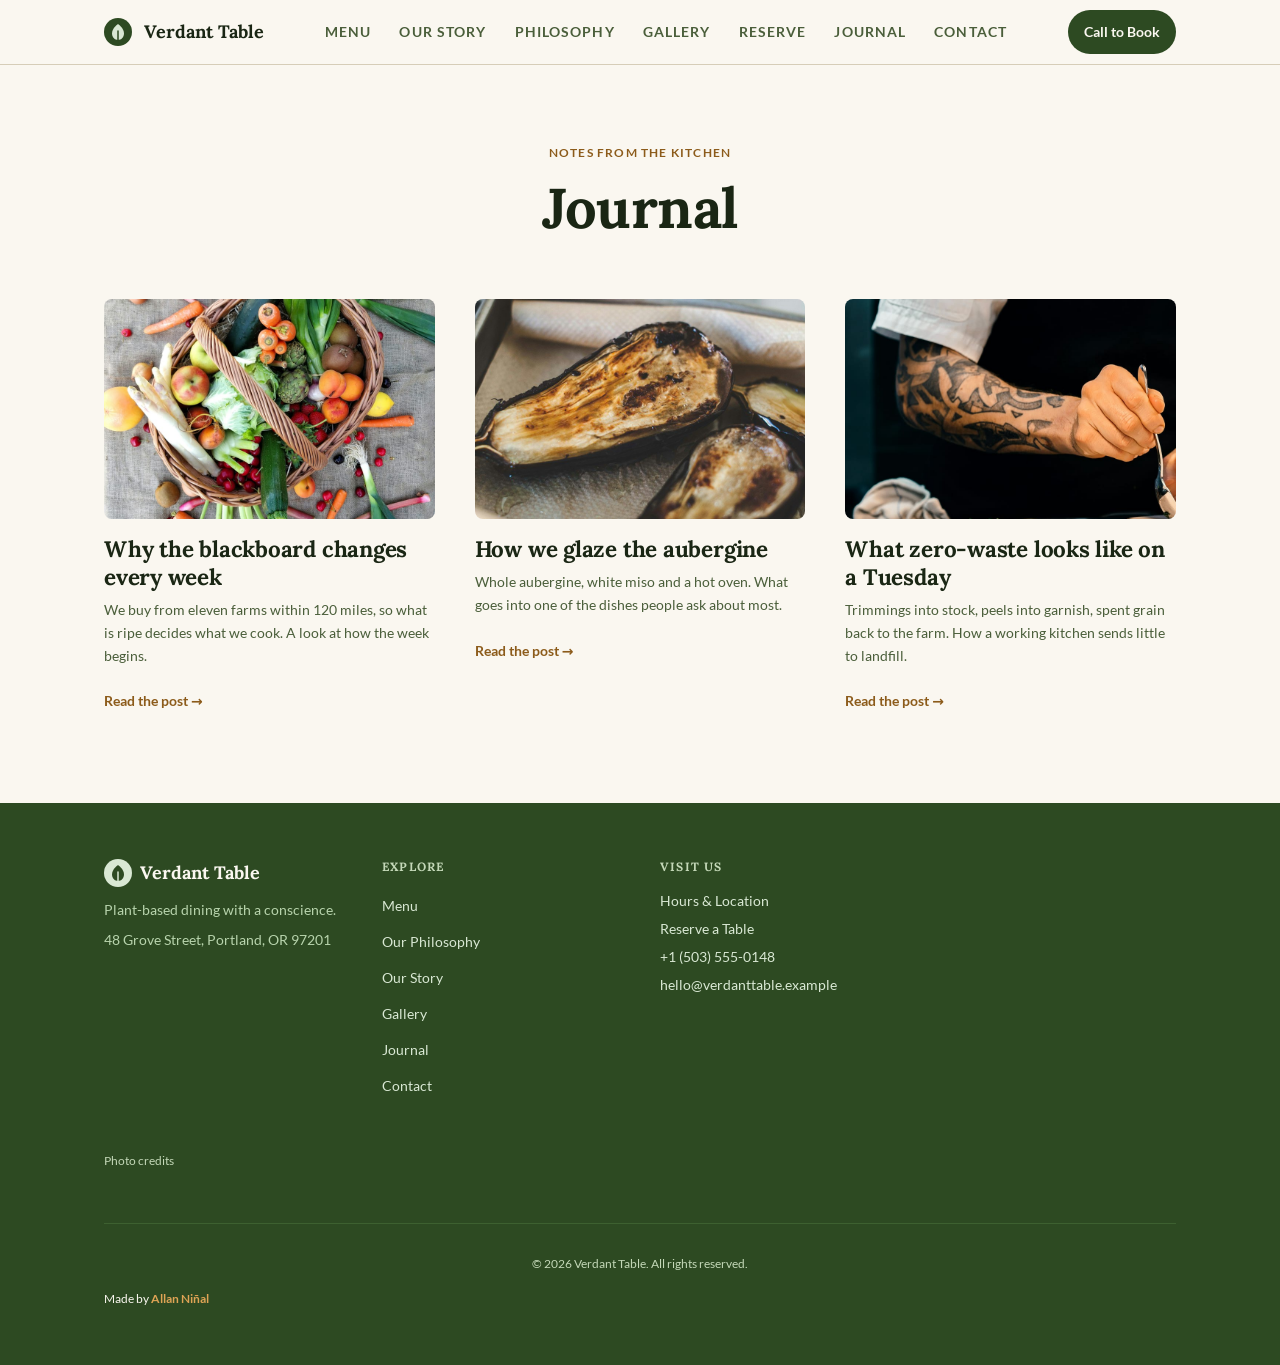
==== journal/index.html @ d4232ae0 "Sprig HTML edition 1.0.0 Co-Authored-By: Claude Sonnet 5.5 <noreply@anthropic.com> Claude-Session: h" ====
<!DOCTYPE html><html lang="en" class="scroll-smooth"> <head><meta charset="utf-8"><meta name="viewport" content="width=device-width, initial-scale=1, viewport-fit=cover"><meta name="theme-color" content="#2D4A22"><title>Journal — Verdant Table</title><meta name="description" content="Notes from the kitchen at Verdant Table: the weekly blackboard, the miso glaze and a zero-waste kitchen."><link rel="canonical" href="https://example.com/journal/"><meta name="robots" content="index, follow"><meta name="author" content="Verdant Table"><!-- Open Graph --><meta property="og:title" content="Journal — Verdant Table"><meta property="og:description" content="Notes from the kitchen at Verdant Table: the weekly blackboard, the miso glaze and a zero-waste kitchen."><meta property="og:url" content="https://example.com/journal/"><meta property="og:type" content="restaurant.restaurant"><meta property="og:site_name" content="Verdant Table"><meta property="og:locale" content="en_US"><meta property="og:image" content="https://example.com/og-image.png"><meta property="og:image:type" content="image/png"><meta property="og:image:width" content="1200"><meta property="og:image:height" content="630"><meta property="og:image:alt" content="Verdant Table — Plant-Based Restaurant, Portland OR"><!-- Twitter / X --><meta name="twitter:card" content="summary_large_image"><meta name="twitter:title" content="Journal — Verdant Table"><meta name="twitter:description" content="Notes from the kitchen at Verdant Table: the weekly blackboard, the miso glaze and a zero-waste kitchen."><meta name="twitter:image" content="https://example.com/og-image.png"><link rel="icon" href="../favicon.svg" type="image/svg+xml"><link rel="apple-touch-icon" href="../favicon.svg"><script type="application/ld+json">{"@context":"https://schema.org","@type":"BreadcrumbList","itemListElement":[{"@type":"ListItem","position":1,"name":"Home","item":"https://example.com/"},{"@type":"ListItem","position":2,"name":"Journal","item":"https://example.com/journal/"}]}</script><link rel="stylesheet" href="../assets/index.CVG3BW8h.css"></head> <body class="min-h-screen flex flex-col antialiased"> <a href="#main-content" class="sr-only focus:not-sr-only focus:fixed focus:top-4 focus:left-4 focus:z-[100] btn-primary">
Skip to main content
</a> <header class="sticky top-0 z-50" style="background-color: var(--color-bg); border-bottom: 1px solid var(--color-border);" data-astro-cid-ctg3m53h> <div class="container-x" data-astro-cid-ctg3m53h> <div class="flex h-16 items-center justify-between" data-astro-cid-ctg3m53h> <!-- Logo / Brand --> <a href="../index.html" class="flex items-center gap-3 font-display font-bold text-lg" style="color: var(--color-text); min-height: 44px;" data-astro-cid-ctg3m53h> <svg width="28" height="28" viewBox="0 0 28 28" fill="none" aria-hidden="true" xmlns="http://www.w3.org/2000/svg" data-astro-cid-ctg3m53h> <circle cx="14" cy="14" r="14" fill="#2D4A22" data-astro-cid-ctg3m53h></circle> <path d="M14 6C14 6 8 10 8 15.5C8 19.09 10.69 22 14 22C17.31 22 20 19.09 20 15.5C20 10 14 6 14 6Z" fill="#D9E8D4" data-astro-cid-ctg3m53h></path> <path d="M14 22V13" stroke="#2D4A22" stroke-width="1.5" stroke-linecap="round" data-astro-cid-ctg3m53h></path> </svg> <span data-astro-cid-ctg3m53h>Verdant Table</span> </a> <!-- Desktop nav links --> <nav class="hidden lg:flex items-center gap-1" aria-label="Main navigation" data-astro-cid-ctg3m53h> <a href="../menu/index.html" class="nav-link px-3" data-astro-cid-ctg3m53h>Menu</a><a href="../index.html#story" class="nav-link px-3" data-astro-cid-ctg3m53h>Our Story</a><a href="../index.html#philosophy" class="nav-link px-3" data-astro-cid-ctg3m53h>Philosophy</a><a href="../index.html#gallery" class="nav-link px-3" data-astro-cid-ctg3m53h>Gallery</a><a href="../index.html#reservations" class="nav-link px-3" data-astro-cid-ctg3m53h>Reserve</a><a href="./index.html" class="nav-link px-3" data-astro-cid-ctg3m53h>Journal</a><a href="../contact/index.html" class="nav-link px-3" data-astro-cid-ctg3m53h>Contact</a> </nav> <div class="flex items-center gap-2" data-astro-cid-ctg3m53h> <a href="tel:+15035550148" class="btn-primary text-sm" style="padding-left: 1rem; padding-right: 1rem;" data-astro-cid-ctg3m53h>Call to Book</a> <!-- Phone menu: works without JavaScript --> <details class="mobile-menu lg:hidden" data-astro-cid-ctg3m53h> <summary aria-label="Menu" data-astro-cid-ctg3m53h>Menu</summary> <nav aria-label="Mobile navigation" data-astro-cid-ctg3m53h> <a href="../menu/index.html" data-astro-cid-ctg3m53h>Menu</a><a href="../index.html#story" data-astro-cid-ctg3m53h>Our Story</a><a href="../index.html#philosophy" data-astro-cid-ctg3m53h>Philosophy</a><a href="../index.html#gallery" data-astro-cid-ctg3m53h>Gallery</a><a href="../index.html#reservations" data-astro-cid-ctg3m53h>Reserve</a><a href="./index.html" data-astro-cid-ctg3m53h>Journal</a><a href="../contact/index.html" data-astro-cid-ctg3m53h>Contact</a> </nav> </details> </div> </div> </div> </header>  <main id="main-content" class="flex-1">  <section class="container-x py-20" aria-labelledby="journal-heading"> <div class="text-center max-w-xl mx-auto mb-14"> <p class="eyebrow mb-3">Notes from the kitchen</p> <h1 id="journal-heading" class="font-display font-bold" style="font-size: clamp(2.25rem, 5vw, 3.5rem); color: var(--color-text);">Journal</h1> </div> <div class="grid gap-10 md:grid-cols-3"> <article> <a href="./why-the-blackboard-changes/index.html" style="text-decoration: none; color: inherit; display: block;"> <img src="../images/gallery/harvest.jpg" alt="A wicker basket of vegetables and fruit on burlap" width="900" height="600" loading="lazy" decoding="async" class="w-full object-cover rounded-lg" style="height: 220px;"> <h2 class="font-display font-bold mt-4" style="font-size: 1.4rem; color: var(--color-text);">Why the blackboard changes every week</h2> </a> <p class="mt-2 text-sm leading-relaxed" style="color: var(--color-text-muted);">We buy from eleven farms within 120 miles, so what is ripe decides what we cook. A look at how the week begins.</p> <a href="./why-the-blackboard-changes/index.html" class="inline-flex items-center mt-3 text-sm font-semibold" style="color: var(--color-accent); min-height: 44px;">Read the post<span class="sr-only">: Why the blackboard changes every week</span>&nbsp;&rarr;</a> </article><article> <a href="./how-we-glaze-the-aubergine/index.html" style="text-decoration: none; color: inherit; display: block;"> <img src="../images/gallery/aubergine.jpg" alt="Roasted aubergine halves, charred on a tray" width="900" height="600" loading="lazy" decoding="async" class="w-full object-cover rounded-lg" style="height: 220px;"> <h2 class="font-display font-bold mt-4" style="font-size: 1.4rem; color: var(--color-text);">How we glaze the aubergine</h2> </a> <p class="mt-2 text-sm leading-relaxed" style="color: var(--color-text-muted);">Whole aubergine, white miso and a hot oven. What goes into one of the dishes people ask about most.</p> <a href="./how-we-glaze-the-aubergine/index.html" class="inline-flex items-center mt-3 text-sm font-semibold" style="color: var(--color-accent); min-height: 44px;">Read the post<span class="sr-only">: How we glaze the aubergine</span>&nbsp;&rarr;</a> </article><article> <a href="./what-zero-waste-looks-like/index.html" style="text-decoration: none; color: inherit; display: block;"> <img src="../images/gallery/kitchen.jpg" alt="A tattooed chef’s arm plating a dish with a spoon" width="900" height="600" loading="lazy" decoding="async" class="w-full object-cover rounded-lg" style="height: 220px;"> <h2 class="font-display font-bold mt-4" style="font-size: 1.4rem; color: var(--color-text);">What zero-waste looks like on a Tuesday</h2> </a> <p class="mt-2 text-sm leading-relaxed" style="color: var(--color-text-muted);">Trimmings into stock, peels into garnish, spent grain back to the farm. How a working kitchen sends little to landfill.</p> <a href="./what-zero-waste-looks-like/index.html" class="inline-flex items-center mt-3 text-sm font-semibold" style="color: var(--color-accent); min-height: 44px;">Read the post<span class="sr-only">: What zero-waste looks like on a Tuesday</span>&nbsp;&rarr;</a> </article> </div> </section>  </main> <footer style="background-color: #2D4A22; color: #FAF7F0;" data-astro-cid-gcn2mc3v> <div class="container-x py-14" data-astro-cid-gcn2mc3v> <div class="grid gap-10 sm:grid-cols-2 lg:grid-cols-4" data-astro-cid-gcn2mc3v> <!-- Brand block --> <div class="sm:col-span-2 lg:col-span-1" data-astro-cid-gcn2mc3v> <div class="flex items-center gap-2 mb-3" data-astro-cid-gcn2mc3v> <svg width="28" height="28" viewBox="0 0 28 28" fill="none" aria-hidden="true" xmlns="http://www.w3.org/2000/svg" data-astro-cid-gcn2mc3v> <circle cx="14" cy="14" r="14" fill="#D9E8D4" data-astro-cid-gcn2mc3v></circle> <path d="M14 6C14 6 8 10 8 15.5C8 19.09 10.69 22 14 22C17.31 22 20 19.09 20 15.5C20 10 14 6 14 6Z" fill="#2D4A22" data-astro-cid-gcn2mc3v></path> <path d="M14 22V13" stroke="#D9E8D4" stroke-width="1.5" stroke-linecap="round" data-astro-cid-gcn2mc3v></path> </svg> <span class="font-display font-bold text-lg" style="color: #FAF7F0;" data-astro-cid-gcn2mc3v>Verdant Table</span> </div> <p class="text-sm leading-relaxed" style="color: #B8D4AD;" data-astro-cid-gcn2mc3v>Plant-based dining with a conscience.</p> <p class="text-sm mt-2" style="color: #B8D4AD;" data-astro-cid-gcn2mc3v>48 Grove Street, Portland, OR 97201</p> </div> <!-- Navigation --> <nav aria-label="Footer navigation" data-astro-cid-gcn2mc3v> <h2 class="text-xs font-bold uppercase tracking-widest mb-4" style="color: #C4D8B8;" data-astro-cid-gcn2mc3v>Explore</h2> <ul class="space-y-2" data-astro-cid-gcn2mc3v> <li data-astro-cid-gcn2mc3v><a href="../index.html#menu" class="text-sm hover:opacity-80 transition-opacity" style="color: #D9E8D4;" data-astro-cid-gcn2mc3v>Menu</a></li> <li data-astro-cid-gcn2mc3v><a href="../index.html#philosophy" class="text-sm hover:opacity-80 transition-opacity" style="color: #D9E8D4;" data-astro-cid-gcn2mc3v>Our Philosophy</a></li> <li data-astro-cid-gcn2mc3v><a href="../index.html#story" class="text-sm hover:opacity-80 transition-opacity" style="color: #D9E8D4;" data-astro-cid-gcn2mc3v>Our Story</a></li> <li data-astro-cid-gcn2mc3v><a href="../index.html#gallery" class="text-sm hover:opacity-80 transition-opacity" style="color: #D9E8D4;" data-astro-cid-gcn2mc3v>Gallery</a></li> <li data-astro-cid-gcn2mc3v><a href="./index.html" class="text-sm hover:opacity-80 transition-opacity" style="color: #D9E8D4;" data-astro-cid-gcn2mc3v>Journal</a></li> <li data-astro-cid-gcn2mc3v><a href="../contact/index.html" class="text-sm hover:opacity-80 transition-opacity" style="color: #D9E8D4;" data-astro-cid-gcn2mc3v>Contact</a></li> </ul> </nav> <!-- Contact & Hours --> <div data-astro-cid-gcn2mc3v> <h2 class="text-xs font-bold uppercase tracking-widest mb-4" style="color: #C4D8B8;" data-astro-cid-gcn2mc3v>Visit Us</h2> <ul class="space-y-2 text-sm" style="color: #D9E8D4;" data-astro-cid-gcn2mc3v> <li data-astro-cid-gcn2mc3v><a href="../index.html#hours" class="hover:opacity-80" data-astro-cid-gcn2mc3v>Hours &amp; Location</a></li> <li data-astro-cid-gcn2mc3v><a href="../index.html#reservations" class="hover:opacity-80" data-astro-cid-gcn2mc3v>Reserve a Table</a></li> <li data-astro-cid-gcn2mc3v> <a href="tel:+15035550148" class="hover:opacity-80" data-astro-cid-gcn2mc3v>+1 (503) 555-0148</a> </li> <li data-astro-cid-gcn2mc3v> <a href="mailto:hello@verdanttable.example" class="hover:opacity-80" data-astro-cid-gcn2mc3v>hello@verdanttable.example</a> </li> </ul> </div> </div> <!-- Photo credits. Required while you use the demo photos (Unsplash asks for
         the photographer and a link). Delete this whole <details> block once you
         have replaced the photos with your own. --> <details class="mt-10 text-xs" style="color: #C4D8B8;" data-photo-credits data-astro-cid-gcn2mc3v> <summary style="cursor: pointer; min-height: 44px; display: flex; align-items: center;" data-astro-cid-gcn2mc3v>Photo credits</summary> <p class="mt-2" data-astro-cid-gcn2mc3v>
Demo photographs from <a href="https://unsplash.com/?utm_source=allanninal_dev&utm_medium=referral" class="underline" data-astro-cid-gcn2mc3v>Unsplash</a>. Replace them, and these credits, with your own before launch.
</p> <ul class="mt-2 space-y-1" data-astro-cid-gcn2mc3v> <li data-astro-cid-gcn2mc3v>Dining room: Photo by <a href="https://unsplash.com/@caramel_works?utm_source=allanninal_dev&utm_medium=referral" class="underline" data-astro-cid-gcn2mc3v>Caramel</a> on <a href="https://unsplash.com/photos/bRihwX_BU1E?utm_source=allanninal_dev&utm_medium=referral" class="underline" data-astro-cid-gcn2mc3v>Unsplash</a></li><li data-astro-cid-gcn2mc3v>Fresh beets: Photo by <a href="https://unsplash.com/@rens23?utm_source=allanninal_dev&utm_medium=referral" class="underline" data-astro-cid-gcn2mc3v>Rens D</a> on <a href="https://unsplash.com/photos/0Pyl44F7eDY?utm_source=allanninal_dev&utm_medium=referral" class="underline" data-astro-cid-gcn2mc3v>Unsplash</a></li><li data-astro-cid-gcn2mc3v>Roasted aubergine: Photo by <a href="https://unsplash.com/@anetakpawlik?utm_source=allanninal_dev&utm_medium=referral" class="underline" data-astro-cid-gcn2mc3v>Aneta Pawlik</a> on <a href="https://unsplash.com/photos/black-and-brown-vegetable-dish-1yPbO61xjzw?utm_source=allanninal_dev&utm_medium=referral" class="underline" data-astro-cid-gcn2mc3v>Unsplash</a></li><li data-astro-cid-gcn2mc3v>Chocolate tart: Photo by <a href="https://unsplash.com/@razvan_mirel?utm_source=allanninal_dev&utm_medium=referral" class="underline" data-astro-cid-gcn2mc3v>Razvan Mirel</a> on <a href="https://unsplash.com/photos/ufK6dVE4KHA?utm_source=allanninal_dev&utm_medium=referral" class="underline" data-astro-cid-gcn2mc3v>Unsplash</a></li><li data-astro-cid-gcn2mc3v>The harvest: Photo by <a href="https://unsplash.com/@tom_paolini?utm_source=allanninal_dev&utm_medium=referral" class="underline" data-astro-cid-gcn2mc3v>Tom Paolini</a> on <a href="https://unsplash.com/photos/nXKDqpmdx_8?utm_source=allanninal_dev&utm_medium=referral" class="underline" data-astro-cid-gcn2mc3v>Unsplash</a></li><li data-astro-cid-gcn2mc3v>Our dining room: Photo by <a href="https://unsplash.com/@maxinehuluwa?utm_source=allanninal_dev&utm_medium=referral" class="underline" data-astro-cid-gcn2mc3v>maxine guo</a> on <a href="https://unsplash.com/photos/GJSCCPmxO5E?utm_source=allanninal_dev&utm_medium=referral" class="underline" data-astro-cid-gcn2mc3v>Unsplash</a></li><li data-astro-cid-gcn2mc3v>In the kitchen: Photo by <a href="https://unsplash.com/@sebastiancoman?utm_source=allanninal_dev&utm_medium=referral" class="underline" data-astro-cid-gcn2mc3v>Sebastian Coman Photography</a> on <a href="https://unsplash.com/photos/cQbOSRpElxw?utm_source=allanninal_dev&utm_medium=referral" class="underline" data-astro-cid-gcn2mc3v>Unsplash</a></li> </ul> </details> <div class="mt-10 border-t pt-8" style="border-color: #3D6030;" data-astro-cid-gcn2mc3v> <p class="text-xs text-center" style="color: #C4D8B8;" data-astro-cid-gcn2mc3v>
&copy; 2026 Verdant Table. All rights reserved.
</p> </div>  <p class="maker-credit" data-maker-credit="1" data-astro-cid-gcn2mc3v>Made by <a href="https://www.linkedin.com/in/allanninal/" data-maker-credit="1" target="_blank" rel="noopener noreferrer" data-astro-cid-gcn2mc3v>Allan Ni&ntilde;al</a></p> </div> </footer>   </body></html>
---- assets/index.CVG3BW8h.css ----
@font-face{font-family:Lora;font-style:normal;font-display:swap;font-weight:400;src:url(./lora-cyrillic-ext-400-normal.DwaaZvol.woff2) format("woff2"),url(./lora-cyrillic-ext-400-normal.PiPRSBNu.woff) format("woff");unicode-range:U+0460-052F,U+1C80-1C8A,U+20B4,U+2DE0-2DFF,U+A640-A69F,U+FE2E-FE2F}@font-face{font-family:Lora;font-style:normal;font-display:swap;font-weight:400;src:url(./lora-cyrillic-400-normal.CbVom6TB.woff2) format("woff2"),url(./lora-cyrillic-400-normal.BedExNGj.woff) format("woff");unicode-range:U+0301,U+0400-045F,U+0490-0491,U+04B0-04B1,U+2116}@font-face{font-family:Lora;font-style:normal;font-display:swap;font-weight:400;src:url(./lora-math-400-normal.D2gccGFf.woff2) format("woff2"),url(./lora-math-400-normal.BToItYw_.woff) format("woff");unicode-range:U+0302-0303,U+0305,U+0307-0308,U+0310,U+0312,U+0315,U+031A,U+0326-0327,U+032C,U+032F-0330,U+0332-0333,U+0338,U+033A,U+0346,U+034D,U+0391-03A1,U+03A3-03A9,U+03B1-03C9,U+03D1,U+03D5-03D6,U+03F0-03F1,U+03F4-03F5,U+2016-2017,U+2034-2038,U+203C,U+2040,U+2043,U+2047,U+2050,U+2057,U+205F,U+2070-2071,U+2074-208E,U+2090-209C,U+20D0-20DC,U+20E1,U+20E5-20EF,U+2100-2112,U+2114-2115,U+2117-2121,U+2123-214F,U+2190,U+2192,U+2194-21AE,U+21B0-21E5,U+21F1-21F2,U+21F4-2211,U+2213-2214,U+2216-22FF,U+2308-230B,U+2310,U+2319,U+231C-2321,U+2336-237A,U+237C,U+2395,U+239B-23B7,U+23D0,U+23DC-23E1,U+2474-2475,U+25AF,U+25B3,U+25B7,U+25BD,U+25C1,U+25CA,U+25CC,U+25FB,U+266D-266F,U+27C0-27FF,U+2900-2AFF,U+2B0E-2B11,U+2B30-2B4C,U+2BFE,U+3030,U+FF5B,U+FF5D,U+1D400-1D7FF,U+1EE00-1EEFF}@font-face{font-family:Lora;font-style:normal;font-display:swap;font-weight:400;src:url(./lora-symbols-400-normal.DmcY0X7a.woff2) format("woff2"),url(./lora-symbols-400-normal.BK2bqsD8.woff) format("woff");unicode-range:U+0001-000C,U+000E-001F,U+007F-009F,U+20DD-20E0,U+20E2-20E4,U+2150-218F,U+2190,U+2192,U+2194-2199,U+21AF,U+21E6-21F0,U+21F3,U+2218-2219,U+2299,U+22C4-22C6,U+2300-243F,U+2440-244A,U+2460-24FF,U+25A0-27BF,U+2800-28FF,U+2921-2922,U+2981,U+29BF,U+29EB,U+2B00-2BFF,U+4DC0-4DFF,U+FFF9-FFFB,U+10140-1018E,U+10190-1019C,U+101A0,U+101D0-101FD,U+102E0-102FB,U+10E60-10E7E,U+1D2C0-1D2D3,U+1D2E0-1D37F,U+1F000-1F0FF,U+1F100-1F1AD,U+1F1E6-1F1FF,U+1F30D-1F30F,U+1F315,U+1F31C,U+1F31E,U+1F320-1F32C,U+1F336,U+1F378,U+1F37D,U+1F382,U+1F393-1F39F,U+1F3A7-1F3A8,U+1F3AC-1F3AF,U+1F3C2,U+1F3C4-1F3C6,U+1F3CA-1F3CE,U+1F3D4-1F3E0,U+1F3ED,U+1F3F1-1F3F3,U+1F3F5-1F3F7,U+1F408,U+1F415,U+1F41F,U+1F426,U+1F43F,U+1F441-1F442,U+1F444,U+1F446-1F449,U+1F44C-1F44E,U+1F453,U+1F46A,U+1F47D,U+1F4A3,U+1F4B0,U+1F4B3,U+1F4B9,U+1F4BB,U+1F4BF,U+1F4C8-1F4CB,U+1F4D6,U+1F4DA,U+1F4DF,U+1F4E3-1F4E6,U+1F4EA-1F4ED,U+1F4F7,U+1F4F9-1F4FB,U+1F4FD-1F4FE,U+1F503,U+1F507-1F50B,U+1F50D,U+1F512-1F513,U+1F53E-1F54A,U+1F54F-1F5FA,U+1F610,U+1F650-1F67F,U+1F687,U+1F68D,U+1F691,U+1F694,U+1F698,U+1F6AD,U+1F6B2,U+1F6B9-1F6BA,U+1F6BC,U+1F6C6-1F6CF,U+1F6D3-1F6D7,U+1F6E0-1F6EA,U+1F6F0-1F6F3,U+1F6F7-1F6FC,U+1F700-1F7FF,U+1F800-1F80B,U+1F810-1F847,U+1F850-1F859,U+1F860-1F887,U+1F890-1F8AD,U+1F8B0-1F8BB,U+1F8C0-1F8C1,U+1F900-1F90B,U+1F93B,U+1F946,U+1F984,U+1F996,U+1F9E9,U+1FA00-1FA6F,U+1FA70-1FA7C,U+1FA80-1FA89,U+1FA8F-1FAC6,U+1FACE-1FADC,U+1FADF-1FAE9,U+1FAF0-1FAF8,U+1FB00-1FBFF}@font-face{font-family:Lora;font-style:normal;font-display:swap;font-weight:400;src:url(./lora-vietnamese-400-normal.BxA6xcFr.woff2) format("woff2"),url(./lora-vietnamese-400-normal.DlgyXXxo.woff) format("woff");unicode-range:U+0102-0103,U+0110-0111,U+0128-0129,U+0168-0169,U+01A0-01A1,U+01AF-01B0,U+0300-0301,U+0303-0304,U+0308-0309,U+0323,U+0329,U+1EA0-1EF9,U+20AB}@font-face{font-family:Lora;font-style:normal;font-display:swap;font-weight:400;src:url(./lora-latin-ext-400-normal.CyviI4c-.woff2) format("woff2"),url(./lora-latin-ext-400-normal.B9GmMl5M.woff) format("woff");unicode-range:U+0100-02BA,U+02BD-02C5,U+02C7-02CC,U+02CE-02D7,U+02DD-02FF,U+0304,U+0308,U+0329,U+1D00-1DBF,U+1E00-1E9F,U+1EF2-1EFF,U+2020,U+20A0-20AB,U+20AD-20C0,U+2113,U+2C60-2C7F,U+A720-A7FF}@font-face{font-family:Lora;font-style:normal;font-display:swap;font-weight:400;src:url(./lora-latin-400-normal.DnxXpLNu.woff2) format("woff2"),url(./lora-latin-400-normal.DBJS-Hc6.woff) format("woff");unicode-range:U+0000-00FF,U+0131,U+0152-0153,U+02BB-02BC,U+02C6,U+02DA,U+02DC,U+0304,U+0308,U+0329,U+2000-206F,U+20AC,U+2122,U+2191,U+2193,U+2212,U+2215,U+FEFF,U+FFFD}@font-face{font-family:Lora;font-style:italic;font-display:swap;font-weight:400;src:url(./lora-cyrillic-ext-400-italic.sNZZY6P_.woff2) format("woff2"),url(./lora-cyrillic-ext-400-italic.CkoKUlaJ.woff) format("woff");unicode-range:U+0460-052F,U+1C80-1C8A,U+20B4,U+2DE0-2DFF,U+A640-A69F,U+FE2E-FE2F}@font-face{font-family:Lora;font-style:italic;font-display:swap;font-weight:400;src:url(./lora-cyrillic-400-italic.BZqWJcgY.woff2) format("woff2"),url(./lora-cyrillic-400-italic.rXhP2Nh9.woff) format("woff");unicode-range:U+0301,U+0400-045F,U+0490-0491,U+04B0-04B1,U+2116}@font-face{font-family:Lora;font-style:italic;font-display:swap;font-weight:400;src:url(./lora-math-400-italic.C8XPXhEM.woff2) format("woff2"),url(./lora-math-400-italic.iqgQGvdL.woff) format("woff");unicode-range:U+0302-0303,U+0305,U+0307-0308,U+0310,U+0312,U+0315,U+031A,U+0326-0327,U+032C,U+032F-0330,U+0332-0333,U+0338,U+033A,U+0346,U+034D,U+0391-03A1,U+03A3-03A9,U+03B1-03C9,U+03D1,U+03D5-03D6,U+03F0-03F1,U+03F4-03F5,U+2016-2017,U+2034-2038,U+203C,U+2040,U+2043,U+2047,U+2050,U+2057,U+205F,U+2070-2071,U+2074-208E,U+2090-209C,U+20D0-20DC,U+20E1,U+20E5-20EF,U+2100-2112,U+2114-2115,U+2117-2121,U+2123-214F,U+2190,U+2192,U+2194-21AE,U+21B0-21E5,U+21F1-21F2,U+21F4-2211,U+2213-2214,U+2216-22FF,U+2308-230B,U+2310,U+2319,U+231C-2321,U+2336-237A,U+237C,U+2395,U+239B-23B7,U+23D0,U+23DC-23E1,U+2474-2475,U+25AF,U+25B3,U+25B7,U+25BD,U+25C1,U+25CA,U+25CC,U+25FB,U+266D-266F,U+27C0-27FF,U+2900-2AFF,U+2B0E-2B11,U+2B30-2B4C,U+2BFE,U+3030,U+FF5B,U+FF5D,U+1D400-1D7FF,U+1EE00-1EEFF}@font-face{font-family:Lora;font-style:italic;font-display:swap;font-weight:400;src:url(./lora-symbols-400-italic.Bx3UNHSW.woff2) format("woff2"),url(./lora-symbols-400-italic.DQuLZM7M.woff) format("woff");unicode-range:U+0001-000C,U+000E-001F,U+007F-009F,U+20DD-20E0,U+20E2-20E4,U+2150-218F,U+2190,U+2192,U+2194-2199,U+21AF,U+21E6-21F0,U+21F3,U+2218-2219,U+2299,U+22C4-22C6,U+2300-243F,U+2440-244A,U+2460-24FF,U+25A0-27BF,U+2800-28FF,U+2921-2922,U+2981,U+29BF,U+29EB,U+2B00-2BFF,U+4DC0-4DFF,U+FFF9-FFFB,U+10140-1018E,U+10190-1019C,U+101A0,U+101D0-101FD,U+102E0-102FB,U+10E60-10E7E,U+1D2C0-1D2D3,U+1D2E0-1D37F,U+1F000-1F0FF,U+1F100-1F1AD,U+1F1E6-1F1FF,U+1F30D-1F30F,U+1F315,U+1F31C,U+1F31E,U+1F320-1F32C,U+1F336,U+1F378,U+1F37D,U+1F382,U+1F393-1F39F,U+1F3A7-1F3A8,U+1F3AC-1F3AF,U+1F3C2,U+1F3C4-1F3C6,U+1F3CA-1F3CE,U+1F3D4-1F3E0,U+1F3ED,U+1F3F1-1F3F3,U+1F3F5-1F3F7,U+1F408,U+1F415,U+1F41F,U+1F426,U+1F43F,U+1F441-1F442,U+1F444,U+1F446-1F449,U+1F44C-1F44E,U+1F453,U+1F46A,U+1F47D,U+1F4A3,U+1F4B0,U+1F4B3,U+1F4B9,U+1F4BB,U+1F4BF,U+1F4C8-1F4CB,U+1F4D6,U+1F4DA,U+1F4DF,U+1F4E3-1F4E6,U+1F4EA-1F4ED,U+1F4F7,U+1F4F9-1F4FB,U+1F4FD-1F4FE,U+1F503,U+1F507-1F50B,U+1F50D,U+1F512-1F513,U+1F53E-1F54A,U+1F54F-1F5FA,U+1F610,U+1F650-1F67F,U+1F687,U+1F68D,U+1F691,U+1F694,U+1F698,U+1F6AD,U+1F6B2,U+1F6B9-1F6BA,U+1F6BC,U+1F6C6-1F6CF,U+1F6D3-1F6D7,U+1F6E0-1F6EA,U+1F6F0-1F6F3,U+1F6F7-1F6FC,U+1F700-1F7FF,U+1F800-1F80B,U+1F810-1F847,U+1F850-1F859,U+1F860-1F887,U+1F890-1F8AD,U+1F8B0-1F8BB,U+1F8C0-1F8C1,U+1F900-1F90B,U+1F93B,U+1F946,U+1F984,U+1F996,U+1F9E9,U+1FA00-1FA6F,U+1FA70-1FA7C,U+1FA80-1FA89,U+1FA8F-1FAC6,U+1FACE-1FADC,U+1FADF-1FAE9,U+1FAF0-1FAF8,U+1FB00-1FBFF}@font-face{font-family:Lora;font-style:italic;font-display:swap;font-weight:400;src:url(./lora-vietnamese-400-italic.DFs7jfwN.woff2) format("woff2"),url(./lora-vietnamese-400-italic.DGRK7mLs.woff) format("woff");unicode-range:U+0102-0103,U+0110-0111,U+0128-0129,U+0168-0169,U+01A0-01A1,U+01AF-01B0,U+0300-0301,U+0303-0304,U+0308-0309,U+0323,U+0329,U+1EA0-1EF9,U+20AB}@font-face{font-family:Lora;font-style:italic;font-display:swap;font-weight:400;src:url(./lora-latin-ext-400-italic.D02B-RQB.woff2) format("woff2"),url(./lora-latin-ext-400-italic.2Cu7DU_m.woff) format("woff");unicode-range:U+0100-02BA,U+02BD-02C5,U+02C7-02CC,U+02CE-02D7,U+02DD-02FF,U+0304,U+0308,U+0329,U+1D00-1DBF,U+1E00-1E9F,U+1EF2-1EFF,U+2020,U+20A0-20AB,U+20AD-20C0,U+2113,U+2C60-2C7F,U+A720-A7FF}@font-face{font-family:Lora;font-style:italic;font-display:swap;font-weight:400;src:url(./lora-latin-400-italic.DYjZp4sZ.woff2) format("woff2"),url(./lora-latin-400-italic.wRLkZNVE.woff) format("woff");unicode-range:U+0000-00FF,U+0131,U+0152-0153,U+02BB-02BC,U+02C6,U+02DA,U+02DC,U+0304,U+0308,U+0329,U+2000-206F,U+20AC,U+2122,U+2191,U+2193,U+2212,U+2215,U+FEFF,U+FFFD}@font-face{font-family:Lora;font-style:normal;font-display:swap;font-weight:600;src:url(./lora-cyrillic-ext-600-normal.CYLe3Bq4.woff2) format("woff2"),url(./lora-cyrillic-ext-600-normal.BobJ8QCm.woff) format("woff");unicode-range:U+0460-052F,U+1C80-1C8A,U+20B4,U+2DE0-2DFF,U+A640-A69F,U+FE2E-FE2F}@font-face{font-family:Lora;font-style:normal;font-display:swap;font-weight:600;src:url(./lora-cyrillic-600-normal.DuzuWObJ.woff2) format("woff2"),url(./lora-cyrillic-600-normal.j6UMqgXb.woff) format("woff");unicode-range:U+0301,U+0400-045F,U+0490-0491,U+04B0-04B1,U+2116}@font-face{font-family:Lora;font-style:normal;font-display:swap;font-weight:600;src:url(./lora-math-600-normal.B9Wi-uy2.woff2) format("woff2"),url(./lora-math-600-normal.soY6uGQW.woff) format("woff");unicode-range:U+0302-0303,U+0305,U+0307-0308,U+0310,U+0312,U+0315,U+031A,U+0326-0327,U+032C,U+032F-0330,U+0332-0333,U+0338,U+033A,U+0346,U+034D,U+0391-03A1,U+03A3-03A9,U+03B1-03C9,U+03D1,U+03D5-03D6,U+03F0-03F1,U+03F4-03F5,U+2016-2017,U+2034-2038,U+203C,U+2040,U+2043,U+2047,U+2050,U+2057,U+205F,U+2070-2071,U+2074-208E,U+2090-209C,U+20D0-20DC,U+20E1,U+20E5-20EF,U+2100-2112,U+2114-2115,U+2117-2121,U+2123-214F,U+2190,U+2192,U+2194-21AE,U+21B0-21E5,U+21F1-21F2,U+21F4-2211,U+2213-2214,U+2216-22FF,U+2308-230B,U+2310,U+2319,U+231C-2321,U+2336-237A,U+237C,U+2395,U+239B-23B7,U+23D0,U+23DC-23E1,U+2474-2475,U+25AF,U+25B3,U+25B7,U+25BD,U+25C1,U+25CA,U+25CC,U+25FB,U+266D-266F,U+27C0-27FF,U+2900-2AFF,U+2B0E-2B11,U+2B30-2B4C,U+2BFE,U+3030,U+FF5B,U+FF5D,U+1D400-1D7FF,U+1EE00-1EEFF}@font-face{font-family:Lora;font-style:normal;font-display:swap;font-weight:600;src:url(./lora-symbols-600-normal.DaMEG5Dn.woff2) format("woff2"),url(./lora-symbols-600-normal.CURAubwP.woff) format("woff");unicode-range:U+0001-000C,U+000E-001F,U+007F-009F,U+20DD-20E0,U+20E2-20E4,U+2150-218F,U+2190,U+2192,U+2194-2199,U+21AF,U+21E6-21F0,U+21F3,U+2218-2219,U+2299,U+22C4-22C6,U+2300-243F,U+2440-244A,U+2460-24FF,U+25A0-27BF,U+2800-28FF,U+2921-2922,U+2981,U+29BF,U+29EB,U+2B00-2BFF,U+4DC0-4DFF,U+FFF9-FFFB,U+10140-1018E,U+10190-1019C,U+101A0,U+101D0-101FD,U+102E0-102FB,U+10E60-10E7E,U+1D2C0-1D2D3,U+1D2E0-1D37F,U+1F000-1F0FF,U+1F100-1F1AD,U+1F1E6-1F1FF,U+1F30D-1F30F,U+1F315,U+1F31C,U+1F31E,U+1F320-1F32C,U+1F336,U+1F378,U+1F37D,U+1F382,U+1F393-1F39F,U+1F3A7-1F3A8,U+1F3AC-1F3AF,U+1F3C2,U+1F3C4-1F3C6,U+1F3CA-1F3CE,U+1F3D4-1F3E0,U+1F3ED,U+1F3F1-1F3F3,U+1F3F5-1F3F7,U+1F408,U+1F415,U+1F41F,U+1F426,U+1F43F,U+1F441-1F442,U+1F444,U+1F446-1F449,U+1F44C-1F44E,U+1F453,U+1F46A,U+1F47D,U+1F4A3,U+1F4B0,U+1F4B3,U+1F4B9,U+1F4BB,U+1F4BF,U+1F4C8-1F4CB,U+1F4D6,U+1F4DA,U+1F4DF,U+1F4E3-1F4E6,U+1F4EA-1F4ED,U+1F4F7,U+1F4F9-1F4FB,U+1F4FD-1F4FE,U+1F503,U+1F507-1F50B,U+1F50D,U+1F512-1F513,U+1F53E-1F54A,U+1F54F-1F5FA,U+1F610,U+1F650-1F67F,U+1F687,U+1F68D,U+1F691,U+1F694,U+1F698,U+1F6AD,U+1F6B2,U+1F6B9-1F6BA,U+1F6BC,U+1F6C6-1F6CF,U+1F6D3-1F6D7,U+1F6E0-1F6EA,U+1F6F0-1F6F3,U+1F6F7-1F6FC,U+1F700-1F7FF,U+1F800-1F80B,U+1F810-1F847,U+1F850-1F859,U+1F860-1F887,U+1F890-1F8AD,U+1F8B0-1F8BB,U+1F8C0-1F8C1,U+1F900-1F90B,U+1F93B,U+1F946,U+1F984,U+1F996,U+1F9E9,U+1FA00-1FA6F,U+1FA70-1FA7C,U+1FA80-1FA89,U+1FA8F-1FAC6,U+1FACE-1FADC,U+1FADF-1FAE9,U+1FAF0-1FAF8,U+1FB00-1FBFF}@font-face{font-family:Lora;font-style:normal;font-display:swap;font-weight:600;src:url(./lora-vietnamese-600-normal.B_IFhWKN.woff2) format("woff2"),url(./lora-vietnamese-600-normal.BnEhOXH8.woff) format("woff");unicode-range:U+0102-0103,U+0110-0111,U+0128-0129,U+0168-0169,U+01A0-01A1,U+01AF-01B0,U+0300-0301,U+0303-0304,U+0308-0309,U+0323,U+0329,U+1EA0-1EF9,U+20AB}@font-face{font-family:Lora;font-style:normal;font-display:swap;font-weight:600;src:url(./lora-latin-ext-600-normal.CURVZmIT.woff2) format("woff2"),url(./lora-latin-ext-600-normal.BX8pxmH4.woff) format("woff");unicode-range:U+0100-02BA,U+02BD-02C5,U+02C7-02CC,U+02CE-02D7,U+02DD-02FF,U+0304,U+0308,U+0329,U+1D00-1DBF,U+1E00-1E9F,U+1EF2-1EFF,U+2020,U+20A0-20AB,U+20AD-20C0,U+2113,U+2C60-2C7F,U+A720-A7FF}@font-face{font-family:Lora;font-style:normal;font-display:swap;font-weight:600;src:url(./lora-latin-600-normal.B-3RcLOQ.woff2) format("woff2"),url(./lora-latin-600-normal.Dc3EneHn.woff) format("woff");unicode-range:U+0000-00FF,U+0131,U+0152-0153,U+02BB-02BC,U+02C6,U+02DA,U+02DC,U+0304,U+0308,U+0329,U+2000-206F,U+20AC,U+2122,U+2191,U+2193,U+2212,U+2215,U+FEFF,U+FFFD}@font-face{font-family:Lora;font-style:normal;font-display:swap;font-weight:700;src:url(./lora-cyrillic-ext-700-normal.CH2Ef3pd.woff2) format("woff2"),url(./lora-cyrillic-ext-700-normal.B20D6wuF.woff) format("woff");unicode-range:U+0460-052F,U+1C80-1C8A,U+20B4,U+2DE0-2DFF,U+A640-A69F,U+FE2E-FE2F}@font-face{font-family:Lora;font-style:normal;font-display:swap;font-weight:700;src:url(./lora-cyrillic-700-normal.CicHrsUU.woff2) format("woff2"),url(./lora-cyrillic-700-normal.CoUvLzhc.woff) format("woff");unicode-range:U+0301,U+0400-045F,U+0490-0491,U+04B0-04B1,U+2116}@font-face{font-family:Lora;font-style:normal;font-display:swap;font-weight:700;src:url(./lora-math-700-normal.BdgFUNlJ.woff2) format("woff2"),url(./lora-math-700-normal.JjB0YUk-.woff) format("woff");unicode-range:U+0302-0303,U+0305,U+0307-0308,U+0310,U+0312,U+0315,U+031A,U+0326-0327,U+032C,U+032F-0330,U+0332-0333,U+0338,U+033A,U+0346,U+034D,U+0391-03A1,U+03A3-03A9,U+03B1-03C9,U+03D1,U+03D5-03D6,U+03F0-03F1,U+03F4-03F5,U+2016-2017,U+2034-2038,U+203C,U+2040,U+2043,U+2047,U+2050,U+2057,U+205F,U+2070-2071,U+2074-208E,U+2090-209C,U+20D0-20DC,U+20E1,U+20E5-20EF,U+2100-2112,U+2114-2115,U+2117-2121,U+2123-214F,U+2190,U+2192,U+2194-21AE,U+21B0-21E5,U+21F1-21F2,U+21F4-2211,U+2213-2214,U+2216-22FF,U+2308-230B,U+2310,U+2319,U+231C-2321,U+2336-237A,U+237C,U+2395,U+239B-23B7,U+23D0,U+23DC-23E1,U+2474-2475,U+25AF,U+25B3,U+25B7,U+25BD,U+25C1,U+25CA,U+25CC,U+25FB,U+266D-266F,U+27C0-27FF,U+2900-2AFF,U+2B0E-2B11,U+2B30-2B4C,U+2BFE,U+3030,U+FF5B,U+FF5D,U+1D400-1D7FF,U+1EE00-1EEFF}@font-face{font-family:Lora;font-style:normal;font-display:swap;font-weight:700;src:url(./lora-symbols-700-normal.zYsi5zvy.woff2) format("woff2"),url(./lora-symbols-700-normal.DaE8wqnc.woff) format("woff");unicode-range:U+0001-000C,U+000E-001F,U+007F-009F,U+20DD-20E0,U+20E2-20E4,U+2150-218F,U+2190,U+2192,U+2194-2199,U+21AF,U+21E6-21F0,U+21F3,U+2218-2219,U+2299,U+22C4-22C6,U+2300-243F,U+2440-244A,U+2460-24FF,U+25A0-27BF,U+2800-28FF,U+2921-2922,U+2981,U+29BF,U+29EB,U+2B00-2BFF,U+4DC0-4DFF,U+FFF9-FFFB,U+10140-1018E,U+10190-1019C,U+101A0,U+101D0-101FD,U+102E0-102FB,U+10E60-10E7E,U+1D2C0-1D2D3,U+1D2E0-1D37F,U+1F000-1F0FF,U+1F100-1F1AD,U+1F1E6-1F1FF,U+1F30D-1F30F,U+1F315,U+1F31C,U+1F31E,U+1F320-1F32C,U+1F336,U+1F378,U+1F37D,U+1F382,U+1F393-1F39F,U+1F3A7-1F3A8,U+1F3AC-1F3AF,U+1F3C2,U+1F3C4-1F3C6,U+1F3CA-1F3CE,U+1F3D4-1F3E0,U+1F3ED,U+1F3F1-1F3F3,U+1F3F5-1F3F7,U+1F408,U+1F415,U+1F41F,U+1F426,U+1F43F,U+1F441-1F442,U+1F444,U+1F446-1F449,U+1F44C-1F44E,U+1F453,U+1F46A,U+1F47D,U+1F4A3,U+1F4B0,U+1F4B3,U+1F4B9,U+1F4BB,U+1F4BF,U+1F4C8-1F4CB,U+1F4D6,U+1F4DA,U+1F4DF,U+1F4E3-1F4E6,U+1F4EA-1F4ED,U+1F4F7,U+1F4F9-1F4FB,U+1F4FD-1F4FE,U+1F503,U+1F507-1F50B,U+1F50D,U+1F512-1F513,U+1F53E-1F54A,U+1F54F-1F5FA,U+1F610,U+1F650-1F67F,U+1F687,U+1F68D,U+1F691,U+1F694,U+1F698,U+1F6AD,U+1F6B2,U+1F6B9-1F6BA,U+1F6BC,U+1F6C6-1F6CF,U+1F6D3-1F6D7,U+1F6E0-1F6EA,U+1F6F0-1F6F3,U+1F6F7-1F6FC,U+1F700-1F7FF,U+1F800-1F80B,U+1F810-1F847,U+1F850-1F859,U+1F860-1F887,U+1F890-1F8AD,U+1F8B0-1F8BB,U+1F8C0-1F8C1,U+1F900-1F90B,U+1F93B,U+1F946,U+1F984,U+1F996,U+1F9E9,U+1FA00-1FA6F,U+1FA70-1FA7C,U+1FA80-1FA89,U+1FA8F-1FAC6,U+1FACE-1FADC,U+1FADF-1FAE9,U+1FAF0-1FAF8,U+1FB00-1FBFF}@font-face{font-family:Lora;font-style:normal;font-display:swap;font-weight:700;src:url(./lora-vietnamese-700-normal.BHDzxyiD.woff2) format("woff2"),url(./lora-vietnamese-700-normal.DyKKCAD2.woff) format("woff");unicode-range:U+0102-0103,U+0110-0111,U+0128-0129,U+0168-0169,U+01A0-01A1,U+01AF-01B0,U+0300-0301,U+0303-0304,U+0308-0309,U+0323,U+0329,U+1EA0-1EF9,U+20AB}@font-face{font-family:Lora;font-style:normal;font-display:swap;font-weight:700;src:url(./lora-latin-ext-700-normal.DbHby4fw.woff2) format("woff2"),url(./lora-latin-ext-700-normal.XBj10pPw.woff) format("woff");unicode-range:U+0100-02BA,U+02BD-02C5,U+02C7-02CC,U+02CE-02D7,U+02DD-02FF,U+0304,U+0308,U+0329,U+1D00-1DBF,U+1E00-1E9F,U+1EF2-1EFF,U+2020,U+20A0-20AB,U+20AD-20C0,U+2113,U+2C60-2C7F,U+A720-A7FF}@font-face{font-family:Lora;font-style:normal;font-display:swap;font-weight:700;src:url(./lora-latin-700-normal.BHK4Pzk4.woff2) format("woff2"),url(./lora-latin-700-normal.Yfa97ytg.woff) format("woff");unicode-range:U+0000-00FF,U+0131,U+0152-0153,U+02BB-02BC,U+02C6,U+02DA,U+02DC,U+0304,U+0308,U+0329,U+2000-206F,U+20AC,U+2122,U+2191,U+2193,U+2212,U+2215,U+FEFF,U+FFFD}@font-face{font-family:Lato;font-style:normal;font-display:swap;font-weight:400;src:url(./lato-latin-ext-400-normal.CK4GAP86.woff2) format("woff2"),url([data-uri]) format("woff");unicode-range:U+0100-02BA,U+02BD-02C5,U+02C7-02CC,U+02CE-02D7,U+02DD-02FF,U+0304,U+0308,U+0329,U+1D00-1DBF,U+1E00-1E9F,U+1EF2-1EFF,U+2020,U+20A0-20AB,U+20AD-20C0,U+2113,U+2C60-2C7F,U+A720-A7FF}@font-face{font-family:Lato;font-style:normal;font-display:swap;font-weight:400;src:url(./lato-latin-400-normal.BEhtfm5r.woff2) format("woff2"),url(./lato-latin-400-normal.B11PyLys.woff) format("woff");unicode-range:U+0000-00FF,U+0131,U+0152-0153,U+02BB-02BC,U+02C6,U+02DA,U+02DC,U+0304,U+0308,U+0329,U+2000-206F,U+20AC,U+2122,U+2191,U+2193,U+2212,U+2215,U+FEFF,U+FFFD}@font-face{font-family:Lato;font-style:normal;font-display:swap;font-weight:700;src:url(./lato-latin-ext-700-normal.C6gwlRgY.woff2) format("woff2"),url([data-uri]) format("woff");unicode-range:U+0100-02BA,U+02BD-02C5,U+02C7-02CC,U+02CE-02D7,U+02DD-02FF,U+0304,U+0308,U+0329,U+1D00-1DBF,U+1E00-1E9F,U+1EF2-1EFF,U+2020,U+20A0-20AB,U+20AD-20C0,U+2113,U+2C60-2C7F,U+A720-A7FF}@font-face{font-family:Lato;font-style:normal;font-display:swap;font-weight:700;src:url(./lato-latin-700-normal.BUGMgin4.woff2) format("woff2"),url(./lato-latin-700-normal.DAdL7O4w.woff) format("woff");unicode-range:U+0000-00FF,U+0131,U+0152-0153,U+02BB-02BC,U+02C6,U+02DA,U+02DC,U+0304,U+0308,U+0329,U+2000-206F,U+20AC,U+2122,U+2191,U+2193,U+2212,U+2215,U+FEFF,U+FFFD}@font-face{font-family:Lato;font-style:normal;font-display:swap;font-weight:300;src:url(./lato-latin-ext-300-normal.CYtq150c.woff2) format("woff2"),url([data-uri]) format("woff");unicode-range:U+0100-02BA,U+02BD-02C5,U+02C7-02CC,U+02CE-02D7,U+02DD-02FF,U+0304,U+0308,U+0329,U+1D00-1DBF,U+1E00-1E9F,U+1EF2-1EFF,U+2020,U+20A0-20AB,U+20AD-20C0,U+2113,U+2C60-2C7F,U+A720-A7FF}@font-face{font-family:Lato;font-style:normal;font-display:swap;font-weight:300;src:url(./lato-latin-300-normal.BP2wSCML.woff2) format("woff2"),url(./lato-latin-300-normal.CINZtfFB.woff) format("woff");unicode-range:U+0000-00FF,U+0131,U+0152-0153,U+02BB-02BC,U+02C6,U+02DA,U+02DC,U+0304,U+0308,U+0329,U+2000-206F,U+20AC,U+2122,U+2191,U+2193,U+2212,U+2215,U+FEFF,U+FFFD}*,:before,:after{--tw-border-spacing-x: 0;--tw-border-spacing-y: 0;--tw-translate-x: 0;--tw-translate-y: 0;--tw-rotate: 0;--tw-skew-x: 0;--tw-skew-y: 0;--tw-scale-x: 1;--tw-scale-y: 1;--tw-pan-x: ;--tw-pan-y: ;--tw-pinch-zoom: ;--tw-scroll-snap-strictness: proximity;--tw-gradient-from-position: ;--tw-gradient-via-position: ;--tw-gradient-to-position: ;--tw-ordinal: ;--tw-slashed-zero: ;--tw-numeric-figure: ;--tw-numeric-spacing: ;--tw-numeric-fraction: ;--tw-ring-inset: ;--tw-ring-offset-width: 0px;--tw-ring-offset-color: #fff;--tw-ring-color: rgb(59 130 246 / .5);--tw-ring-offset-shadow: 0 0 #0000;--tw-ring-shadow: 0 0 #0000;--tw-shadow: 0 0 #0000;--tw-shadow-colored: 0 0 #0000;--tw-blur: ;--tw-brightness: ;--tw-contrast: ;--tw-grayscale: ;--tw-hue-rotate: ;--tw-invert: ;--tw-saturate: ;--tw-sepia: ;--tw-drop-shadow: ;--tw-backdrop-blur: ;--tw-backdrop-brightness: ;--tw-backdrop-contrast: ;--tw-backdrop-grayscale: ;--tw-backdrop-hue-rotate: ;--tw-backdrop-invert: ;--tw-backdrop-opacity: ;--tw-backdrop-saturate: ;--tw-backdrop-sepia: ;--tw-contain-size: ;--tw-contain-layout: ;--tw-contain-paint: ;--tw-contain-style: }::backdrop{--tw-border-spacing-x: 0;--tw-border-spacing-y: 0;--tw-translate-x: 0;--tw-translate-y: 0;--tw-rotate: 0;--tw-skew-x: 0;--tw-skew-y: 0;--tw-scale-x: 1;--tw-scale-y: 1;--tw-pan-x: ;--tw-pan-y: ;--tw-pinch-zoom: ;--tw-scroll-snap-strictness: proximity;--tw-gradient-from-position: ;--tw-gradient-via-position: ;--tw-gradient-to-position: ;--tw-ordinal: ;--tw-slashed-zero: ;--tw-numeric-figure: ;--tw-numeric-spacing: ;--tw-numeric-fraction: ;--tw-ring-inset: ;--tw-ring-offset-width: 0px;--tw-ring-offset-color: #fff;--tw-ring-color: rgb(59 130 246 / .5);--tw-ring-offset-shadow: 0 0 #0000;--tw-ring-shadow: 0 0 #0000;--tw-shadow: 0 0 #0000;--tw-shadow-colored: 0 0 #0000;--tw-blur: ;--tw-brightness: ;--tw-contrast: ;--tw-grayscale: ;--tw-hue-rotate: ;--tw-invert: ;--tw-saturate: ;--tw-sepia: ;--tw-drop-shadow: ;--tw-backdrop-blur: ;--tw-backdrop-brightness: ;--tw-backdrop-contrast: ;--tw-backdrop-grayscale: ;--tw-backdrop-hue-rotate: ;--tw-backdrop-invert: ;--tw-backdrop-opacity: ;--tw-backdrop-saturate: ;--tw-backdrop-sepia: ;--tw-contain-size: ;--tw-contain-layout: ;--tw-contain-paint: ;--tw-contain-style: }*,:before,:after{box-sizing:border-box;border-width:0;border-style:solid;border-color:#e5e7eb}:before,:after{--tw-content: ""}html,:host{line-height:1.5;-webkit-text-size-adjust:100%;-moz-tab-size:4;-o-tab-size:4;tab-size:4;font-family:Lato,ui-sans-serif,system-ui,sans-serif;font-feature-settings:normal;font-variation-settings:normal;-webkit-tap-highlight-color:transparent}body{margin:0;line-height:inherit}hr{height:0;color:inherit;border-top-width:1px}abbr:where([title]){-webkit-text-decoration:underline dotted;text-decoration:underline dotted}h1,h2,h3,h4,h5,h6{font-size:inherit;font-weight:inherit}a{color:inherit;text-decoration:inherit}b,strong{font-weight:bolder}code,kbd,samp,pre{font-family:ui-monospace,SFMono-Regular,Menlo,Monaco,Consolas,Liberation Mono,Courier New,monospace;font-feature-settings:normal;font-variation-settings:normal;font-size:1em}small{font-size:80%}sub,sup{font-size:75%;line-height:0;position:relative;vertical-align:baseline}sub{bottom:-.25em}sup{top:-.5em}table{text-indent:0;border-color:inherit;border-collapse:collapse}button,input,optgroup,select,textarea{font-family:inherit;font-feature-settings:inherit;font-variation-settings:inherit;font-size:100%;font-weight:inherit;line-height:inherit;letter-spacing:inherit;color:inherit;margin:0;padding:0}button,select{text-transform:none}button,input:where([type=button]),input:where([type=reset]),input:where([type=submit]){-webkit-appearance:button;background-color:transparent;background-image:none}:-moz-focusring{outline:auto}:-moz-ui-invalid{box-shadow:none}progress{vertical-align:baseline}::-webkit-inner-spin-button,::-webkit-outer-spin-button{height:auto}[type=search]{-webkit-appearance:textfield;outline-offset:-2px}::-webkit-search-decoration{-webkit-appearance:none}::-webkit-file-upload-button{-webkit-appearance:button;font:inherit}summary{display:list-item}blockquote,dl,dd,h1,h2,h3,h4,h5,h6,hr,figure,p,pre{margin:0}fieldset{margin:0;padding:0}legend{padding:0}ol,ul,menu{list-style:none;margin:0;padding:0}dialog{padding:0}textarea{resize:vertical}input::-moz-placeholder,textarea::-moz-placeholder{opacity:1;color:#9ca3af}input::placeholder,textarea::placeholder{opacity:1;color:#9ca3af}button,[role=button]{cursor:pointer}:disabled{cursor:default}img,svg,video,canvas,audio,iframe,embed,object{display:block;vertical-align:middle}img,video{max-width:100%;height:auto}[hidden]:where(:not([hidden=until-found])){display:none}html{-webkit-font-smoothing:antialiased;-moz-osx-font-smoothing:grayscale;text-rendering:optimizeLegibility;background-color:var(--color-bg);color:var(--color-text);overflow-x:hidden;scroll-behavior:smooth}body{font-family:Lato,ui-sans-serif,system-ui,-apple-system,sans-serif;font-size:1rem;line-height:1.75;background-color:var(--color-bg);color:var(--color-text-body);overflow-x:hidden}::-moz-selection{background-color:var(--color-moss);color:#faf7f0}::selection{background-color:var(--color-moss);color:#faf7f0}*:focus-visible{outline:2px solid var(--color-accent);outline-offset:2px;border-radius:.25rem}h1,h2,h3,h4,h5,h6{font-family:Lora,Georgia,serif;font-weight:700;color:var(--color-text);line-height:1.25;letter-spacing:-.01em}a{color:inherit}img{max-width:100%;height:auto}.container-x{margin-left:auto;margin-right:auto;width:100%;max-width:72rem;padding-left:1.25rem;padding-right:1.25rem}@media (min-width: 640px){.container-x{padding-left:2rem;padding-right:2rem}}@media (min-width: 1024px){.container-x{padding-left:2.5rem;padding-right:2.5rem}}.eyebrow{font-size:.75rem;line-height:1rem;font-weight:700;text-transform:uppercase;letter-spacing:.1em;color:var(--color-accent);font-family:Lato,sans-serif}.btn-primary{display:inline-flex;align-items:center;justify-content:center;gap:.5rem;border-radius:9999px;padding-left:1.5rem;padding-right:1.5rem;font-size:.875rem;line-height:1.25rem;font-weight:700;transition-property:all;transition-timing-function:cubic-bezier(.4,0,.2,1);transition-duration:.15s}.btn-primary:focus-visible{outline:2px solid transparent;outline-offset:2px}.btn-primary{background-color:var(--color-btn-bg);color:var(--color-btn-text);font-family:Lato,sans-serif;min-height:44px;padding-top:.625rem;padding-bottom:.625rem}.btn-primary:hover{background-color:var(--color-btn-hover)}.btn-ghost{display:inline-flex;align-items:center;justify-content:center;gap:.5rem;border-radius:9999px;border-width:1px;padding-left:1.5rem;padding-right:1.5rem;font-size:.875rem;line-height:1.25rem;font-weight:700;transition-property:all;transition-timing-function:cubic-bezier(.4,0,.2,1);transition-duration:.15s}.btn-ghost:focus-visible{outline:2px solid transparent;outline-offset:2px}.btn-ghost{border-color:var(--color-moss);color:var(--color-moss);font-family:Lato,sans-serif;min-height:44px;padding-top:.625rem;padding-bottom:.625rem}.btn-ghost:hover{background-color:var(--color-moss-light)}.card{border-radius:1rem;border-width:1px;padding:1.5rem;background-color:var(--color-surface);border-color:var(--color-border)}.divider{border-top-width:1px;border-color:var(--color-border)}.nav-link{display:inline-flex;align-items:center;font-size:.875rem;line-height:1.25rem;font-weight:700;text-transform:uppercase;transition-property:color,background-color,border-color,text-decoration-color,fill,stroke;transition-timing-function:cubic-bezier(.4,0,.2,1);transition-duration:.15s;font-family:Lato,sans-serif;color:var(--color-text-muted);min-height:44px;letter-spacing:.08em}.nav-link:hover{color:var(--color-moss)}.tag-gf{background-color:var(--color-tag-gf-bg);color:var(--color-tag-gf)}.tag-nf{background-color:var(--color-tag-nf-bg);color:var(--color-tag-nf)}.tag-sf{background-color:var(--color-tag-sf-bg);color:var(--color-tag-sf)}.tag-r{background-color:var(--color-tag-r-bg);color:var(--color-tag-r)}.allergen-tag{display:inline-flex;align-items:center;border-radius:.25rem;padding:.125rem .375rem;font-size:.75rem;line-height:1rem;font-weight:700;font-family:Lato,sans-serif}.tab-btn{border-radius:9999px;padding:.5rem 1rem;font-size:.875rem;line-height:1.25rem;font-weight:700;text-transform:uppercase;letter-spacing:.025em;transition-property:all;transition-timing-function:cubic-bezier(.4,0,.2,1);transition-duration:.15s}.tab-btn:focus-visible{outline:2px solid transparent;outline-offset:2px}.tab-btn{font-family:Lato,sans-serif;color:var(--color-text-muted);min-height:40px}.tab-btn:hover{color:var(--color-moss);background-color:var(--color-moss-light)}.tab-btn[aria-selected=true]{background-color:var(--color-moss);color:#faf7f0}.sr-only{position:absolute;width:1px;height:1px;padding:0;margin:-1px;overflow:hidden;clip:rect(0,0,0,0);white-space:nowrap;border-width:0}.pointer-events-none{pointer-events:none}.absolute{position:absolute}.relative{position:relative}.sticky{position:sticky}.inset-0{inset:0}.-bottom-8{bottom:-2rem}.-left-10{left:-2.5rem}.-right-20{right:-5rem}.-top-10{top:-2.5rem}.bottom-0{bottom:0}.left-0{left:0}.right-0{right:0}.top-0{top:0}.top-24{top:6rem}.z-10{z-index:10}.z-50{z-index:50}.row-span-1{grid-row:span 1 / span 1}.m-0{margin:0}.-mx-6{margin-left:-1.5rem;margin-right:-1.5rem}.mx-auto{margin-left:auto;margin-right:auto}.-mt-6{margin-top:-1.5rem}.mb-1{margin-bottom:.25rem}.mb-10{margin-bottom:2.5rem}.mb-12{margin-bottom:3rem}.mb-14{margin-bottom:3.5rem}.mb-2{margin-bottom:.5rem}.mb-3{margin-bottom:.75rem}.mb-4{margin-bottom:1rem}.mb-5{margin-bottom:1.25rem}.mb-6{margin-bottom:1.5rem}.mb-7{margin-bottom:1.75rem}.mb-8{margin-bottom:2rem}.ml-1\.5{margin-left:.375rem}.mt-0\.5{margin-top:.125rem}.mt-1{margin-top:.25rem}.mt-10{margin-top:2.5rem}.mt-12{margin-top:3rem}.mt-14{margin-top:3.5rem}.mt-2{margin-top:.5rem}.mt-3{margin-top:.75rem}.mt-4{margin-top:1rem}.mt-6{margin-top:1.5rem}.mt-8{margin-top:2rem}.block{display:block}.flex{display:flex}.inline-flex{display:inline-flex}.table{display:table}.grid{display:grid}.hidden{display:none}.h-12{height:3rem}.h-16{height:4rem}.h-20{height:5rem}.h-36{height:9rem}.h-72{height:18rem}.h-\[220px\]{height:220px}.h-\[420px\]{height:420px}.h-full{height:100%}.min-h-screen{min-height:100vh}.w-12{width:3rem}.w-20{width:5rem}.w-72{width:18rem}.w-\[220px\]{width:220px}.w-\[420px\]{width:420px}.w-full{width:100%}.w-px{width:1px}.max-w-2xl{max-width:42rem}.max-w-3xl{max-width:48rem}.max-w-xl{max-width:36rem}.flex-1{flex:1 1 0%}.shrink-0{flex-shrink:0}.grow{flex-grow:1}.rotate-45{--tw-rotate: 45deg;transform:translate(var(--tw-translate-x),var(--tw-translate-y)) rotate(var(--tw-rotate)) skew(var(--tw-skew-x)) skewY(var(--tw-skew-y)) scaleX(var(--tw-scale-x)) scaleY(var(--tw-scale-y))}.transform{transform:translate(var(--tw-translate-x),var(--tw-translate-y)) rotate(var(--tw-rotate)) skew(var(--tw-skew-x)) skewY(var(--tw-skew-y)) scaleX(var(--tw-scale-x)) scaleY(var(--tw-scale-y))}.grid-cols-2{grid-template-columns:repeat(2,minmax(0,1fr))}.flex-col{flex-direction:column}.flex-wrap{flex-wrap:wrap}.items-start{align-items:flex-start}.items-center{align-items:center}.items-baseline{align-items:baseline}.justify-center{justify-content:center}.justify-between{justify-content:space-between}.gap-1{gap:.25rem}.gap-1\.5{gap:.375rem}.gap-10{gap:2.5rem}.gap-12{gap:3rem}.gap-14{gap:3.5rem}.gap-2{gap:.5rem}.gap-3{gap:.75rem}.gap-4{gap:1rem}.gap-5{gap:1.25rem}.gap-6{gap:1.5rem}.space-y-1>:not([hidden])~:not([hidden]){--tw-space-y-reverse: 0;margin-top:calc(.25rem * calc(1 - var(--tw-space-y-reverse)));margin-bottom:calc(.25rem * var(--tw-space-y-reverse))}.space-y-2>:not([hidden])~:not([hidden]){--tw-space-y-reverse: 0;margin-top:calc(.5rem * calc(1 - var(--tw-space-y-reverse)));margin-bottom:calc(.5rem * var(--tw-space-y-reverse))}.space-y-3>:not([hidden])~:not([hidden]){--tw-space-y-reverse: 0;margin-top:calc(.75rem * calc(1 - var(--tw-space-y-reverse)));margin-bottom:calc(.75rem * var(--tw-space-y-reverse))}.space-y-4>:not([hidden])~:not([hidden]){--tw-space-y-reverse: 0;margin-top:calc(1rem * calc(1 - var(--tw-space-y-reverse)));margin-bottom:calc(1rem * var(--tw-space-y-reverse))}.space-y-5>:not([hidden])~:not([hidden]){--tw-space-y-reverse: 0;margin-top:calc(1.25rem * calc(1 - var(--tw-space-y-reverse)));margin-bottom:calc(1.25rem * var(--tw-space-y-reverse))}.self-start{align-self:flex-start}.overflow-hidden{overflow:hidden}.scroll-smooth{scroll-behavior:smooth}.whitespace-nowrap{white-space:nowrap}.rounded{border-radius:.25rem}.rounded-2xl{border-radius:1rem}.rounded-full{border-radius:9999px}.rounded-lg{border-radius:.5rem}.rounded-xl{border-radius:.75rem}.border{border-width:1px}.border-4{border-width:4px}.border-t{border-top-width:1px}.object-cover{-o-object-fit:cover;object-fit:cover}.p-4{padding:1rem}.p-5{padding:1.25rem}.px-1\.5{padding-left:.375rem;padding-right:.375rem}.px-2{padding-left:.5rem;padding-right:.5rem}.px-3{padding-left:.75rem;padding-right:.75rem}.px-4{padding-left:1rem;padding-right:1rem}.px-6{padding-left:1.5rem;padding-right:1.5rem}.py-0\.5{padding-top:.125rem;padding-bottom:.125rem}.py-1{padding-top:.25rem;padding-bottom:.25rem}.py-14{padding-top:3.5rem;padding-bottom:3.5rem}.py-16{padding-top:4rem;padding-bottom:4rem}.py-2{padding-top:.5rem;padding-bottom:.5rem}.py-20{padding-top:5rem;padding-bottom:5rem}.py-3{padding-top:.75rem;padding-bottom:.75rem}.py-5{padding-top:1.25rem;padding-bottom:1.25rem}.pb-2{padding-bottom:.5rem}.pt-5{padding-top:1.25rem}.pt-8{padding-top:2rem}.text-left{text-align:left}.text-center{text-align:center}.text-right{text-align:right}.align-middle{vertical-align:middle}.font-display{font-family:Lora,Georgia,serif}.text-2xl{font-size:1.5rem;line-height:2rem}.text-3xl{font-size:1.875rem;line-height:2.25rem}.text-4xl{font-size:2.25rem;line-height:2.5rem}.text-\[10px\]{font-size:10px}.text-base{font-size:1rem;line-height:1.5rem}.text-lg{font-size:1.125rem;line-height:1.75rem}.text-sm{font-size:.875rem;line-height:1.25rem}.text-xl{font-size:1.25rem;line-height:1.75rem}.text-xs{font-size:.75rem;line-height:1rem}.font-bold{font-weight:700}.font-medium{font-weight:500}.font-semibold{font-weight:600}.uppercase{text-transform:uppercase}.italic{font-style:italic}.not-italic{font-style:normal}.tabular-nums{--tw-numeric-spacing: tabular-nums;font-variant-numeric:var(--tw-ordinal) var(--tw-slashed-zero) var(--tw-numeric-figure) var(--tw-numeric-spacing) var(--tw-numeric-fraction)}.leading-none{line-height:1}.leading-relaxed{line-height:1.625}.leading-tight{line-height:1.25}.tracking-wide{letter-spacing:.025em}.tracking-wider{letter-spacing:.05em}.tracking-widest{letter-spacing:.1em}.text-white{--tw-text-opacity: 1;color:rgb(255 255 255 / var(--tw-text-opacity, 1))}.underline{text-decoration-line:underline}.antialiased{-webkit-font-smoothing:antialiased;-moz-osx-font-smoothing:grayscale}.opacity-10{opacity:.1}.opacity-20{opacity:.2}.filter{filter:var(--tw-blur) var(--tw-brightness) var(--tw-contrast) var(--tw-grayscale) var(--tw-hue-rotate) var(--tw-invert) var(--tw-saturate) var(--tw-sepia) var(--tw-drop-shadow)}.transition-all{transition-property:all;transition-timing-function:cubic-bezier(.4,0,.2,1);transition-duration:.15s}.transition-opacity{transition-property:opacity;transition-timing-function:cubic-bezier(.4,0,.2,1);transition-duration:.15s}.duration-150{transition-duration:.15s}:root{--color-bg: #FAF7F0;--color-surface: #FFFFFF;--color-surface-2: #F0EAD8;--color-surface-3: #E4DBc5;--color-border: #D6CDB8;--color-text: #1A2614;--color-text-body: #2C3A22;--color-text-muted: #4A5E3A;--color-text-subtle: #4A5E3A;--color-accent: #8C5B1A;--color-accent-light: #FDF6EC;--color-accent-dark: #6B4313;--color-accent-hover: #6B4313;--color-moss: #2D4A22;--color-moss-light: #D9E8D4;--color-moss-mid: #5C8A4A;--color-btn-bg: #2D4A22;--color-btn-text: #FAF7F0;--color-btn-hover: #1E3216;--color-tag-gf: #1E3216;--color-tag-gf-bg: #D9E8D4;--color-tag-nf: #5C2E0A;--color-tag-nf-bg: #FDECD6;--color-tag-sf: #1B3A5C;--color-tag-sf-bg: #D6E8F5;--color-tag-r: #3B1E5C;--color-tag-r-bg: #EAD8F5}.field{width:100%;min-height:44px;padding:.6rem .75rem;font:inherit;font-weight:400;background:#fff;color:var(--color-text);border:2px solid #7A8A6A;border-radius:.5rem}.field:focus-visible{outline:2px solid var(--color-accent);outline-offset:2px}.hover\:no-underline:hover{text-decoration-line:none}.hover\:opacity-70:hover{opacity:.7}.hover\:opacity-80:hover{opacity:.8}.focus\:not-sr-only:focus{position:static;width:auto;height:auto;padding:0;margin:0;overflow:visible;clip:auto;white-space:normal}.focus\:fixed:focus{position:fixed}.focus\:left-4:focus{left:1rem}.focus\:top-4:focus{top:1rem}.focus\:z-\[100\]:focus{z-index:100}@media (min-width: 640px){.sm\:col-span-2{grid-column:span 2 / span 2}.sm\:row-span-2{grid-row:span 2 / span 2}.sm\:h-80{height:20rem}.sm\:w-80{width:20rem}.sm\:grid-cols-2{grid-template-columns:repeat(2,minmax(0,1fr))}.sm\:grid-cols-3{grid-template-columns:repeat(3,minmax(0,1fr))}.sm\:text-3xl{font-size:1.875rem;line-height:2.25rem}.sm\:text-4xl{font-size:2.25rem;line-height:2.5rem}.sm\:text-5xl{font-size:3rem;line-height:1}}@media (min-width: 768px){.md\:grid-cols-3{grid-template-columns:repeat(3,minmax(0,1fr))}}@media (min-width: 1024px){.lg\:col-span-1{grid-column:span 1 / span 1}.lg\:flex{display:flex}.lg\:hidden{display:none}.lg\:h-96{height:24rem}.lg\:w-96{width:24rem}.lg\:grid-cols-2{grid-template-columns:repeat(2,minmax(0,1fr))}.lg\:grid-cols-4{grid-template-columns:repeat(4,minmax(0,1fr))}.lg\:flex-row{flex-direction:row}.lg\:items-center{align-items:center}.lg\:justify-end{justify-content:flex-end}.lg\:justify-between{justify-content:space-between}.lg\:gap-16{gap:4rem}.lg\:py-24{padding-top:6rem;padding-bottom:6rem}.lg\:py-28{padding-top:7rem;padding-bottom:7rem}.lg\:text-6xl{font-size:3.75rem;line-height:1}}.mobile-menu[data-astro-cid-ctg3m53h] summary[data-astro-cid-ctg3m53h]{min-height:44px;min-width:44px;display:inline-flex;align-items:center;justify-content:center;padding:0 .75rem;font-size:.875rem;font-weight:700;color:var(--color-text);cursor:pointer;list-style:none}.mobile-menu[data-astro-cid-ctg3m53h] summary[data-astro-cid-ctg3m53h]::-webkit-details-marker{display:none}.mobile-menu[data-astro-cid-ctg3m53h] nav[data-astro-cid-ctg3m53h]{position:absolute;left:0;right:0;top:100%;display:grid;padding:.5rem 0;background-color:var(--color-bg);border-bottom:1px solid var(--color-border)}.mobile-menu[data-astro-cid-ctg3m53h] nav[data-astro-cid-ctg3m53h] a[data-astro-cid-ctg3m53h]{min-height:44px;display:flex;align-items:center;padding:0 1.25rem;font-size:1rem;color:var(--color-text);text-decoration:none}.maker-cta[data-astro-cid-gcn2mc3v]{grid-column:1 / -1;width:100%;margin-top:1.5rem;padding-top:1.25rem;border-top:1px solid color-mix(in srgb,currentColor 16%,transparent)}.maker-cta-line[data-astro-cid-gcn2mc3v]{margin:0 0 .5rem;font-size:.75rem;line-height:1.5;color:var(--color-dark-faint, currentColor)}.maker-cta-line--second[data-astro-cid-gcn2mc3v]{margin-top:1rem}.maker-cta-link[data-astro-cid-gcn2mc3v]{display:inline-block;font-size:.875rem;font-weight:600;color:var(--color-dark-accent, var(--color-dark-faint, currentColor));text-decoration:none}.maker-cta-link[data-astro-cid-gcn2mc3v]:hover,.maker-cta-link[data-astro-cid-gcn2mc3v]:focus-visible{text-decoration:underline}.maker-credit[data-astro-cid-gcn2mc3v]{margin:1rem 0 0;font-size:.75rem;color:var(--color-dark-faint, currentColor)}.maker-credit[data-astro-cid-gcn2mc3v] a[data-astro-cid-gcn2mc3v]{color:#dfa455;font-weight:600;text-decoration:none}.maker-credit[data-astro-cid-gcn2mc3v] a[data-astro-cid-gcn2mc3v]:hover,.maker-credit[data-astro-cid-gcn2mc3v] a[data-astro-cid-gcn2mc3v]:focus-visible{text-decoration:underline}
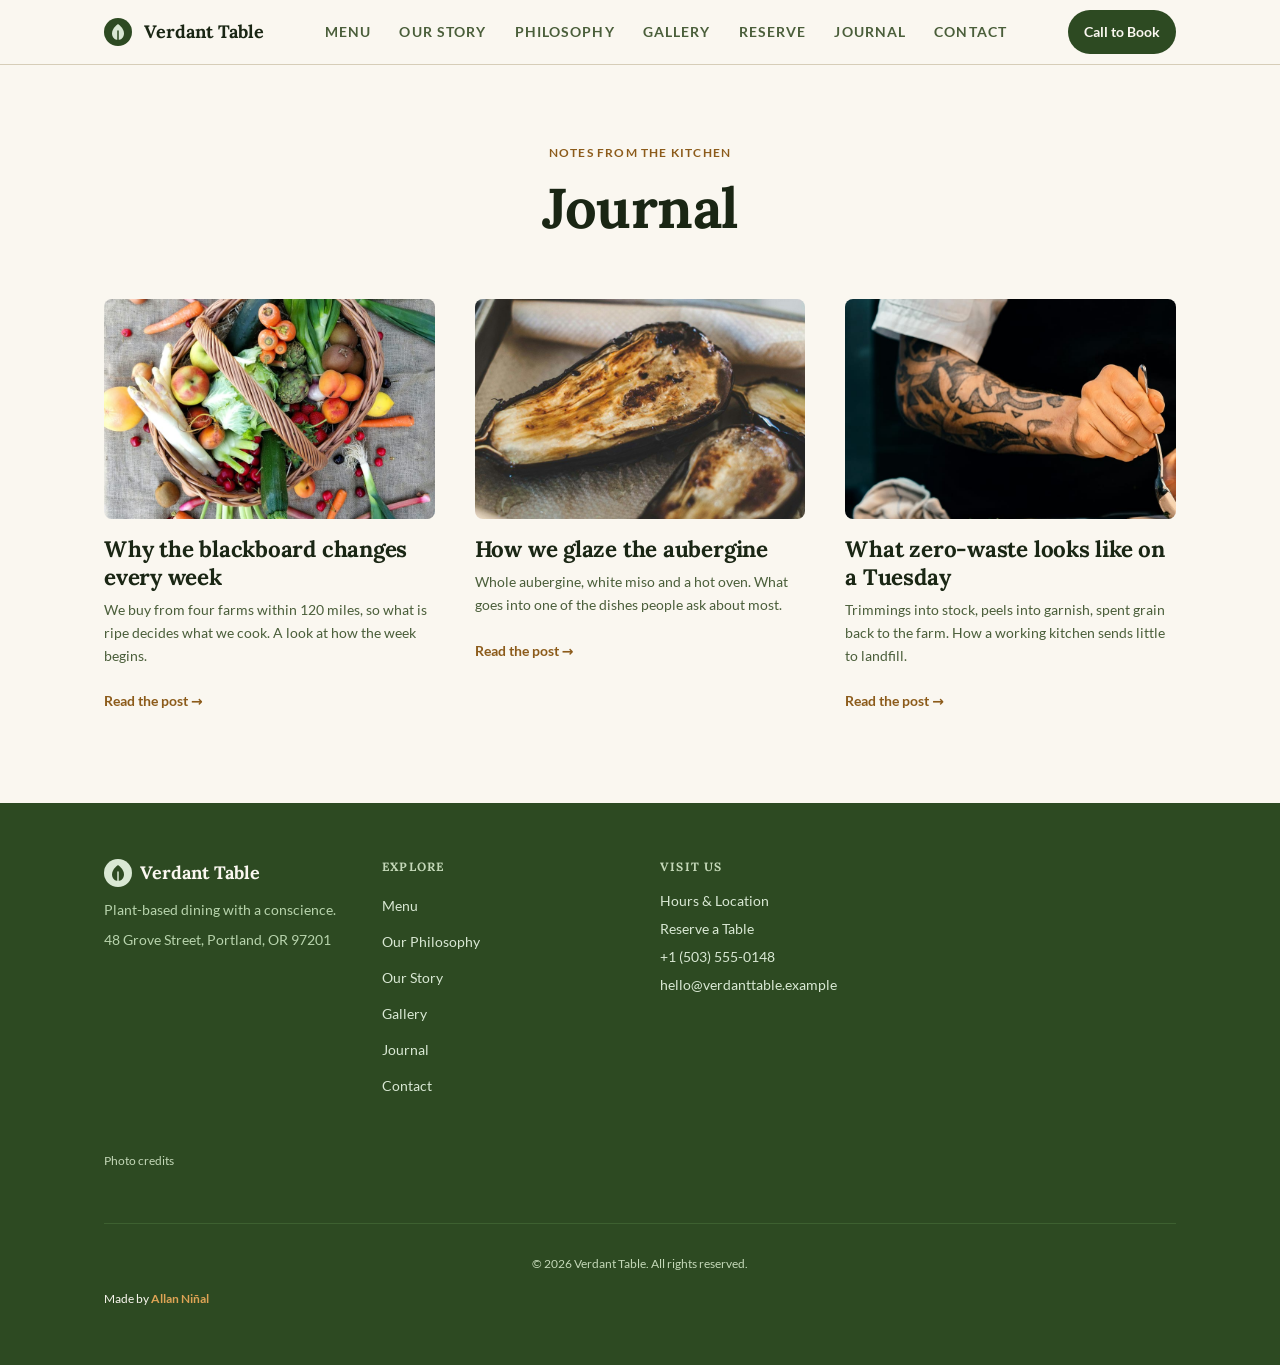
==== commit 6ede490b: "1.0.1: Social links go to each platform's home page rather than a handle that may belong to someone." ====
--- a/journal/index.html
+++ b/journal/index.html
@@ -1,6 +1,6 @@
 <!DOCTYPE html><html lang="en" class="scroll-smooth"> <head><meta charset="utf-8"><meta name="viewport" content="width=device-width, initial-scale=1, viewport-fit=cover"><meta name="theme-color" content="#2D4A22"><title>Journal — Verdant Table</title><meta name="description" content="Notes from the kitchen at Verdant Table: the weekly blackboard, the miso glaze and a zero-waste kitchen."><link rel="canonical" href="https://example.com/journal/"><meta name="robots" content="index, follow"><meta name="author" content="Verdant Table"><!-- Open Graph --><meta property="og:title" content="Journal — Verdant Table"><meta property="og:description" content="Notes from the kitchen at Verdant Table: the weekly blackboard, the miso glaze and a zero-waste kitchen."><meta property="og:url" content="https://example.com/journal/"><meta property="og:type" content="restaurant.restaurant"><meta property="og:site_name" content="Verdant Table"><meta property="og:locale" content="en_US"><meta property="og:image" content="https://example.com/og-image.png"><meta property="og:image:type" content="image/png"><meta property="og:image:width" content="1200"><meta property="og:image:height" content="630"><meta property="og:image:alt" content="Verdant Table — Plant-Based Restaurant, Portland OR"><!-- Twitter / X --><meta name="twitter:card" content="summary_large_image"><meta name="twitter:title" content="Journal — Verdant Table"><meta name="twitter:description" content="Notes from the kitchen at Verdant Table: the weekly blackboard, the miso glaze and a zero-waste kitchen."><meta name="twitter:image" content="https://example.com/og-image.png"><link rel="icon" href="../favicon.svg" type="image/svg+xml"><link rel="apple-touch-icon" href="../favicon.svg"><script type="application/ld+json">{"@context":"https://schema.org","@type":"BreadcrumbList","itemListElement":[{"@type":"ListItem","position":1,"name":"Home","item":"https://example.com/"},{"@type":"ListItem","position":2,"name":"Journal","item":"https://example.com/journal/"}]}</script><link rel="stylesheet" href="../assets/index.CVG3BW8h.css"></head> <body class="min-h-screen flex flex-col antialiased"> <a href="#main-content" class="sr-only focus:not-sr-only focus:fixed focus:top-4 focus:left-4 focus:z-[100] btn-primary">
 Skip to main content
-</a> <header class="sticky top-0 z-50" style="background-color: var(--color-bg); border-bottom: 1px solid var(--color-border);" data-astro-cid-ctg3m53h> <div class="container-x" data-astro-cid-ctg3m53h> <div class="flex h-16 items-center justify-between" data-astro-cid-ctg3m53h> <!-- Logo / Brand --> <a href="../index.html" class="flex items-center gap-3 font-display font-bold text-lg" style="color: var(--color-text); min-height: 44px;" data-astro-cid-ctg3m53h> <svg width="28" height="28" viewBox="0 0 28 28" fill="none" aria-hidden="true" xmlns="http://www.w3.org/2000/svg" data-astro-cid-ctg3m53h> <circle cx="14" cy="14" r="14" fill="#2D4A22" data-astro-cid-ctg3m53h></circle> <path d="M14 6C14 6 8 10 8 15.5C8 19.09 10.69 22 14 22C17.31 22 20 19.09 20 15.5C20 10 14 6 14 6Z" fill="#D9E8D4" data-astro-cid-ctg3m53h></path> <path d="M14 22V13" stroke="#2D4A22" stroke-width="1.5" stroke-linecap="round" data-astro-cid-ctg3m53h></path> </svg> <span data-astro-cid-ctg3m53h>Verdant Table</span> </a> <!-- Desktop nav links --> <nav class="hidden lg:flex items-center gap-1" aria-label="Main navigation" data-astro-cid-ctg3m53h> <a href="../menu/index.html" class="nav-link px-3" data-astro-cid-ctg3m53h>Menu</a><a href="../index.html#story" class="nav-link px-3" data-astro-cid-ctg3m53h>Our Story</a><a href="../index.html#philosophy" class="nav-link px-3" data-astro-cid-ctg3m53h>Philosophy</a><a href="../index.html#gallery" class="nav-link px-3" data-astro-cid-ctg3m53h>Gallery</a><a href="../index.html#reservations" class="nav-link px-3" data-astro-cid-ctg3m53h>Reserve</a><a href="./index.html" class="nav-link px-3" data-astro-cid-ctg3m53h>Journal</a><a href="../contact/index.html" class="nav-link px-3" data-astro-cid-ctg3m53h>Contact</a> </nav> <div class="flex items-center gap-2" data-astro-cid-ctg3m53h> <a href="tel:+15035550148" class="btn-primary text-sm" style="padding-left: 1rem; padding-right: 1rem;" data-astro-cid-ctg3m53h>Call to Book</a> <!-- Phone menu: works without JavaScript --> <details class="mobile-menu lg:hidden" data-astro-cid-ctg3m53h> <summary aria-label="Menu" data-astro-cid-ctg3m53h>Menu</summary> <nav aria-label="Mobile navigation" data-astro-cid-ctg3m53h> <a href="../menu/index.html" data-astro-cid-ctg3m53h>Menu</a><a href="../index.html#story" data-astro-cid-ctg3m53h>Our Story</a><a href="../index.html#philosophy" data-astro-cid-ctg3m53h>Philosophy</a><a href="../index.html#gallery" data-astro-cid-ctg3m53h>Gallery</a><a href="../index.html#reservations" data-astro-cid-ctg3m53h>Reserve</a><a href="./index.html" data-astro-cid-ctg3m53h>Journal</a><a href="../contact/index.html" data-astro-cid-ctg3m53h>Contact</a> </nav> </details> </div> </div> </div> </header>  <main id="main-content" class="flex-1">  <section class="container-x py-20" aria-labelledby="journal-heading"> <div class="text-center max-w-xl mx-auto mb-14"> <p class="eyebrow mb-3">Notes from the kitchen</p> <h1 id="journal-heading" class="font-display font-bold" style="font-size: clamp(2.25rem, 5vw, 3.5rem); color: var(--color-text);">Journal</h1> </div> <div class="grid gap-10 md:grid-cols-3"> <article> <a href="./why-the-blackboard-changes/index.html" style="text-decoration: none; color: inherit; display: block;"> <img src="../images/gallery/harvest.jpg" alt="A wicker basket of vegetables and fruit on burlap" width="900" height="600" loading="lazy" decoding="async" class="w-full object-cover rounded-lg" style="height: 220px;"> <h2 class="font-display font-bold mt-4" style="font-size: 1.4rem; color: var(--color-text);">Why the blackboard changes every week</h2> </a> <p class="mt-2 text-sm leading-relaxed" style="color: var(--color-text-muted);">We buy from eleven farms within 120 miles, so what is ripe decides what we cook. A look at how the week begins.</p> <a href="./why-the-blackboard-changes/index.html" class="inline-flex items-center mt-3 text-sm font-semibold" style="color: var(--color-accent); min-height: 44px;">Read the post<span class="sr-only">: Why the blackboard changes every week</span>&nbsp;&rarr;</a> </article><article> <a href="./how-we-glaze-the-aubergine/index.html" style="text-decoration: none; color: inherit; display: block;"> <img src="../images/gallery/aubergine.jpg" alt="Roasted aubergine halves, charred on a tray" width="900" height="600" loading="lazy" decoding="async" class="w-full object-cover rounded-lg" style="height: 220px;"> <h2 class="font-display font-bold mt-4" style="font-size: 1.4rem; color: var(--color-text);">How we glaze the aubergine</h2> </a> <p class="mt-2 text-sm leading-relaxed" style="color: var(--color-text-muted);">Whole aubergine, white miso and a hot oven. What goes into one of the dishes people ask about most.</p> <a href="./how-we-glaze-the-aubergine/index.html" class="inline-flex items-center mt-3 text-sm font-semibold" style="color: var(--color-accent); min-height: 44px;">Read the post<span class="sr-only">: How we glaze the aubergine</span>&nbsp;&rarr;</a> </article><article> <a href="./what-zero-waste-looks-like/index.html" style="text-decoration: none; color: inherit; display: block;"> <img src="../images/gallery/kitchen.jpg" alt="A tattooed chef’s arm plating a dish with a spoon" width="900" height="600" loading="lazy" decoding="async" class="w-full object-cover rounded-lg" style="height: 220px;"> <h2 class="font-display font-bold mt-4" style="font-size: 1.4rem; color: var(--color-text);">What zero-waste looks like on a Tuesday</h2> </a> <p class="mt-2 text-sm leading-relaxed" style="color: var(--color-text-muted);">Trimmings into stock, peels into garnish, spent grain back to the farm. How a working kitchen sends little to landfill.</p> <a href="./what-zero-waste-looks-like/index.html" class="inline-flex items-center mt-3 text-sm font-semibold" style="color: var(--color-accent); min-height: 44px;">Read the post<span class="sr-only">: What zero-waste looks like on a Tuesday</span>&nbsp;&rarr;</a> </article> </div> </section>  </main> <footer style="background-color: #2D4A22; color: #FAF7F0;" data-astro-cid-gcn2mc3v> <div class="container-x py-14" data-astro-cid-gcn2mc3v> <div class="grid gap-10 sm:grid-cols-2 lg:grid-cols-4" data-astro-cid-gcn2mc3v> <!-- Brand block --> <div class="sm:col-span-2 lg:col-span-1" data-astro-cid-gcn2mc3v> <div class="flex items-center gap-2 mb-3" data-astro-cid-gcn2mc3v> <svg width="28" height="28" viewBox="0 0 28 28" fill="none" aria-hidden="true" xmlns="http://www.w3.org/2000/svg" data-astro-cid-gcn2mc3v> <circle cx="14" cy="14" r="14" fill="#D9E8D4" data-astro-cid-gcn2mc3v></circle> <path d="M14 6C14 6 8 10 8 15.5C8 19.09 10.69 22 14 22C17.31 22 20 19.09 20 15.5C20 10 14 6 14 6Z" fill="#2D4A22" data-astro-cid-gcn2mc3v></path> <path d="M14 22V13" stroke="#D9E8D4" stroke-width="1.5" stroke-linecap="round" data-astro-cid-gcn2mc3v></path> </svg> <span class="font-display font-bold text-lg" style="color: #FAF7F0;" data-astro-cid-gcn2mc3v>Verdant Table</span> </div> <p class="text-sm leading-relaxed" style="color: #B8D4AD;" data-astro-cid-gcn2mc3v>Plant-based dining with a conscience.</p> <p class="text-sm mt-2" style="color: #B8D4AD;" data-astro-cid-gcn2mc3v>48 Grove Street, Portland, OR 97201</p> </div> <!-- Navigation --> <nav aria-label="Footer navigation" data-astro-cid-gcn2mc3v> <h2 class="text-xs font-bold uppercase tracking-widest mb-4" style="color: #C4D8B8;" data-astro-cid-gcn2mc3v>Explore</h2> <ul class="space-y-2" data-astro-cid-gcn2mc3v> <li data-astro-cid-gcn2mc3v><a href="../index.html#menu" class="text-sm hover:opacity-80 transition-opacity" style="color: #D9E8D4;" data-astro-cid-gcn2mc3v>Menu</a></li> <li data-astro-cid-gcn2mc3v><a href="../index.html#philosophy" class="text-sm hover:opacity-80 transition-opacity" style="color: #D9E8D4;" data-astro-cid-gcn2mc3v>Our Philosophy</a></li> <li data-astro-cid-gcn2mc3v><a href="../index.html#story" class="text-sm hover:opacity-80 transition-opacity" style="color: #D9E8D4;" data-astro-cid-gcn2mc3v>Our Story</a></li> <li data-astro-cid-gcn2mc3v><a href="../index.html#gallery" class="text-sm hover:opacity-80 transition-opacity" style="color: #D9E8D4;" data-astro-cid-gcn2mc3v>Gallery</a></li> <li data-astro-cid-gcn2mc3v><a href="./index.html" class="text-sm hover:opacity-80 transition-opacity" style="color: #D9E8D4;" data-astro-cid-gcn2mc3v>Journal</a></li> <li data-astro-cid-gcn2mc3v><a href="../contact/index.html" class="text-sm hover:opacity-80 transition-opacity" style="color: #D9E8D4;" data-astro-cid-gcn2mc3v>Contact</a></li> </ul> </nav> <!-- Contact & Hours --> <div data-astro-cid-gcn2mc3v> <h2 class="text-xs font-bold uppercase tracking-widest mb-4" style="color: #C4D8B8;" data-astro-cid-gcn2mc3v>Visit Us</h2> <ul class="space-y-2 text-sm" style="color: #D9E8D4;" data-astro-cid-gcn2mc3v> <li data-astro-cid-gcn2mc3v><a href="../index.html#hours" class="hover:opacity-80" data-astro-cid-gcn2mc3v>Hours &amp; Location</a></li> <li data-astro-cid-gcn2mc3v><a href="../index.html#reservations" class="hover:opacity-80" data-astro-cid-gcn2mc3v>Reserve a Table</a></li> <li data-astro-cid-gcn2mc3v> <a href="tel:+15035550148" class="hover:opacity-80" data-astro-cid-gcn2mc3v>+1 (503) 555-0148</a> </li> <li data-astro-cid-gcn2mc3v> <a href="mailto:hello@verdanttable.example" class="hover:opacity-80" data-astro-cid-gcn2mc3v>hello@verdanttable.example</a> </li> </ul> </div> </div> <!-- Photo credits. Required while you use the demo photos (Unsplash asks for
+</a> <header class="sticky top-0 z-50" style="background-color: var(--color-bg); border-bottom: 1px solid var(--color-border);" data-astro-cid-ctg3m53h> <div class="container-x" data-astro-cid-ctg3m53h> <div class="flex h-16 items-center justify-between" data-astro-cid-ctg3m53h> <!-- Logo / Brand --> <a href="../index.html" class="flex items-center gap-3 font-display font-bold text-lg" style="color: var(--color-text); min-height: 44px;" data-astro-cid-ctg3m53h> <svg width="28" height="28" viewBox="0 0 28 28" fill="none" aria-hidden="true" xmlns="http://www.w3.org/2000/svg" data-astro-cid-ctg3m53h> <circle cx="14" cy="14" r="14" fill="#2D4A22" data-astro-cid-ctg3m53h></circle> <path d="M14 6C14 6 8 10 8 15.5C8 19.09 10.69 22 14 22C17.31 22 20 19.09 20 15.5C20 10 14 6 14 6Z" fill="#D9E8D4" data-astro-cid-ctg3m53h></path> <path d="M14 22V13" stroke="#2D4A22" stroke-width="1.5" stroke-linecap="round" data-astro-cid-ctg3m53h></path> </svg> <span data-astro-cid-ctg3m53h>Verdant Table</span> </a> <!-- Desktop nav links --> <nav class="hidden lg:flex items-center gap-1" aria-label="Main navigation" data-astro-cid-ctg3m53h> <a href="../menu/index.html" class="nav-link px-3" data-astro-cid-ctg3m53h>Menu</a><a href="../index.html#story" class="nav-link px-3" data-astro-cid-ctg3m53h>Our Story</a><a href="../index.html#philosophy" class="nav-link px-3" data-astro-cid-ctg3m53h>Philosophy</a><a href="../index.html#gallery" class="nav-link px-3" data-astro-cid-ctg3m53h>Gallery</a><a href="../index.html#reservations" class="nav-link px-3" data-astro-cid-ctg3m53h>Reserve</a><a href="./index.html" class="nav-link px-3" data-astro-cid-ctg3m53h>Journal</a><a href="../contact/index.html" class="nav-link px-3" data-astro-cid-ctg3m53h>Contact</a> </nav> <div class="flex items-center gap-2" data-astro-cid-ctg3m53h> <a href="tel:+15035550148" class="btn-primary text-sm" style="padding-left: 1rem; padding-right: 1rem;" data-astro-cid-ctg3m53h>Call to Book</a> <!-- Phone menu: works without JavaScript --> <details class="mobile-menu lg:hidden" data-astro-cid-ctg3m53h> <summary aria-label="Menu" data-astro-cid-ctg3m53h>Menu</summary> <nav aria-label="Mobile navigation" data-astro-cid-ctg3m53h> <a href="../menu/index.html" data-astro-cid-ctg3m53h>Menu</a><a href="../index.html#story" data-astro-cid-ctg3m53h>Our Story</a><a href="../index.html#philosophy" data-astro-cid-ctg3m53h>Philosophy</a><a href="../index.html#gallery" data-astro-cid-ctg3m53h>Gallery</a><a href="../index.html#reservations" data-astro-cid-ctg3m53h>Reserve</a><a href="./index.html" data-astro-cid-ctg3m53h>Journal</a><a href="../contact/index.html" data-astro-cid-ctg3m53h>Contact</a> </nav> </details> </div> </div> </div> </header>  <main id="main-content" class="flex-1">  <section class="container-x py-20" aria-labelledby="journal-heading"> <div class="text-center max-w-xl mx-auto mb-14"> <p class="eyebrow mb-3">Notes from the kitchen</p> <h1 id="journal-heading" class="font-display font-bold" style="font-size: clamp(2.25rem, 5vw, 3.5rem); color: var(--color-text);">Journal</h1> </div> <div class="grid gap-10 md:grid-cols-3"> <article> <a href="./why-the-blackboard-changes/index.html" style="text-decoration: none; color: inherit; display: block;"> <img src="../images/gallery/harvest.jpg" alt="A wicker basket of vegetables and fruit on burlap" width="900" height="600" loading="lazy" decoding="async" class="w-full object-cover rounded-lg" style="height: 220px;"> <h2 class="font-display font-bold mt-4" style="font-size: 1.4rem; color: var(--color-text);">Why the blackboard changes every week</h2> </a> <p class="mt-2 text-sm leading-relaxed" style="color: var(--color-text-muted);">We buy from four farms within 120 miles, so what is ripe decides what we cook. A look at how the week begins.</p> <a href="./why-the-blackboard-changes/index.html" class="inline-flex items-center mt-3 text-sm font-semibold" style="color: var(--color-accent); min-height: 44px;">Read the post<span class="sr-only">: Why the blackboard changes every week</span>&nbsp;&rarr;</a> </article><article> <a href="./how-we-glaze-the-aubergine/index.html" style="text-decoration: none; color: inherit; display: block;"> <img src="../images/gallery/aubergine.jpg" alt="Roasted aubergine halves, charred on a tray" width="900" height="600" loading="lazy" decoding="async" class="w-full object-cover rounded-lg" style="height: 220px;"> <h2 class="font-display font-bold mt-4" style="font-size: 1.4rem; color: var(--color-text);">How we glaze the aubergine</h2> </a> <p class="mt-2 text-sm leading-relaxed" style="color: var(--color-text-muted);">Whole aubergine, white miso and a hot oven. What goes into one of the dishes people ask about most.</p> <a href="./how-we-glaze-the-aubergine/index.html" class="inline-flex items-center mt-3 text-sm font-semibold" style="color: var(--color-accent); min-height: 44px;">Read the post<span class="sr-only">: How we glaze the aubergine</span>&nbsp;&rarr;</a> </article><article> <a href="./what-zero-waste-looks-like/index.html" style="text-decoration: none; color: inherit; display: block;"> <img src="../images/gallery/kitchen.jpg" alt="A tattooed chef’s arm plating a dish with a spoon" width="900" height="600" loading="lazy" decoding="async" class="w-full object-cover rounded-lg" style="height: 220px;"> <h2 class="font-display font-bold mt-4" style="font-size: 1.4rem; color: var(--color-text);">What zero-waste looks like on a Tuesday</h2> </a> <p class="mt-2 text-sm leading-relaxed" style="color: var(--color-text-muted);">Trimmings into stock, peels into garnish, spent grain back to the farm. How a working kitchen sends little to landfill.</p> <a href="./what-zero-waste-looks-like/index.html" class="inline-flex items-center mt-3 text-sm font-semibold" style="color: var(--color-accent); min-height: 44px;">Read the post<span class="sr-only">: What zero-waste looks like on a Tuesday</span>&nbsp;&rarr;</a> </article> </div> </section>  </main> <footer style="background-color: #2D4A22; color: #FAF7F0;" data-astro-cid-gcn2mc3v> <div class="container-x py-14" data-astro-cid-gcn2mc3v> <div class="grid gap-10 sm:grid-cols-2 lg:grid-cols-4" data-astro-cid-gcn2mc3v> <!-- Brand block --> <div class="sm:col-span-2 lg:col-span-1" data-astro-cid-gcn2mc3v> <div class="flex items-center gap-2 mb-3" data-astro-cid-gcn2mc3v> <svg width="28" height="28" viewBox="0 0 28 28" fill="none" aria-hidden="true" xmlns="http://www.w3.org/2000/svg" data-astro-cid-gcn2mc3v> <circle cx="14" cy="14" r="14" fill="#D9E8D4" data-astro-cid-gcn2mc3v></circle> <path d="M14 6C14 6 8 10 8 15.5C8 19.09 10.69 22 14 22C17.31 22 20 19.09 20 15.5C20 10 14 6 14 6Z" fill="#2D4A22" data-astro-cid-gcn2mc3v></path> <path d="M14 22V13" stroke="#D9E8D4" stroke-width="1.5" stroke-linecap="round" data-astro-cid-gcn2mc3v></path> </svg> <span class="font-display font-bold text-lg" style="color: #FAF7F0;" data-astro-cid-gcn2mc3v>Verdant Table</span> </div> <p class="text-sm leading-relaxed" style="color: #B8D4AD;" data-astro-cid-gcn2mc3v>Plant-based dining with a conscience.</p> <p class="text-sm mt-2" style="color: #B8D4AD;" data-astro-cid-gcn2mc3v>48 Grove Street, Portland, OR 97201</p> </div> <!-- Navigation --> <nav aria-label="Footer navigation" data-astro-cid-gcn2mc3v> <h2 class="text-xs font-bold uppercase tracking-widest mb-4" style="color: #C4D8B8;" data-astro-cid-gcn2mc3v>Explore</h2> <ul class="space-y-2" data-astro-cid-gcn2mc3v> <li data-astro-cid-gcn2mc3v><a href="../index.html#menu" class="text-sm hover:opacity-80 transition-opacity" style="color: #D9E8D4;" data-astro-cid-gcn2mc3v>Menu</a></li> <li data-astro-cid-gcn2mc3v><a href="../index.html#philosophy" class="text-sm hover:opacity-80 transition-opacity" style="color: #D9E8D4;" data-astro-cid-gcn2mc3v>Our Philosophy</a></li> <li data-astro-cid-gcn2mc3v><a href="../index.html#story" class="text-sm hover:opacity-80 transition-opacity" style="color: #D9E8D4;" data-astro-cid-gcn2mc3v>Our Story</a></li> <li data-astro-cid-gcn2mc3v><a href="../index.html#gallery" class="text-sm hover:opacity-80 transition-opacity" style="color: #D9E8D4;" data-astro-cid-gcn2mc3v>Gallery</a></li> <li data-astro-cid-gcn2mc3v><a href="./index.html" class="text-sm hover:opacity-80 transition-opacity" style="color: #D9E8D4;" data-astro-cid-gcn2mc3v>Journal</a></li> <li data-astro-cid-gcn2mc3v><a href="../contact/index.html" class="text-sm hover:opacity-80 transition-opacity" style="color: #D9E8D4;" data-astro-cid-gcn2mc3v>Contact</a></li> </ul> </nav> <!-- Contact & Hours --> <div data-astro-cid-gcn2mc3v> <h2 class="text-xs font-bold uppercase tracking-widest mb-4" style="color: #C4D8B8;" data-astro-cid-gcn2mc3v>Visit Us</h2> <ul class="space-y-2 text-sm" style="color: #D9E8D4;" data-astro-cid-gcn2mc3v> <li data-astro-cid-gcn2mc3v><a href="../index.html#hours" class="hover:opacity-80" data-astro-cid-gcn2mc3v>Hours &amp; Location</a></li> <li data-astro-cid-gcn2mc3v><a href="../index.html#reservations" class="hover:opacity-80" data-astro-cid-gcn2mc3v>Reserve a Table</a></li> <li data-astro-cid-gcn2mc3v> <a href="tel:+15035550148" class="hover:opacity-80" data-astro-cid-gcn2mc3v>+1 (503) 555-0148</a> </li> <li data-astro-cid-gcn2mc3v> <a href="mailto:hello@verdanttable.example" class="hover:opacity-80" data-astro-cid-gcn2mc3v>hello@verdanttable.example</a> </li> </ul> </div> </div> <!-- Photo credits. Required while you use the demo photos (Unsplash asks for
          the photographer and a link). Delete this whole <details> block once you
          have replaced the photos with your own. --> <details class="mt-10 text-xs" style="color: #C4D8B8;" data-photo-credits data-astro-cid-gcn2mc3v> <summary style="cursor: pointer; min-height: 44px; display: flex; align-items: center;" data-astro-cid-gcn2mc3v>Photo credits</summary> <p class="mt-2" data-astro-cid-gcn2mc3v>
 Demo photographs from <a href="https://unsplash.com/?utm_source=allanninal_dev&utm_medium=referral" class="underline" data-astro-cid-gcn2mc3v>Unsplash</a>. Replace them, and these credits, with your own before launch.
